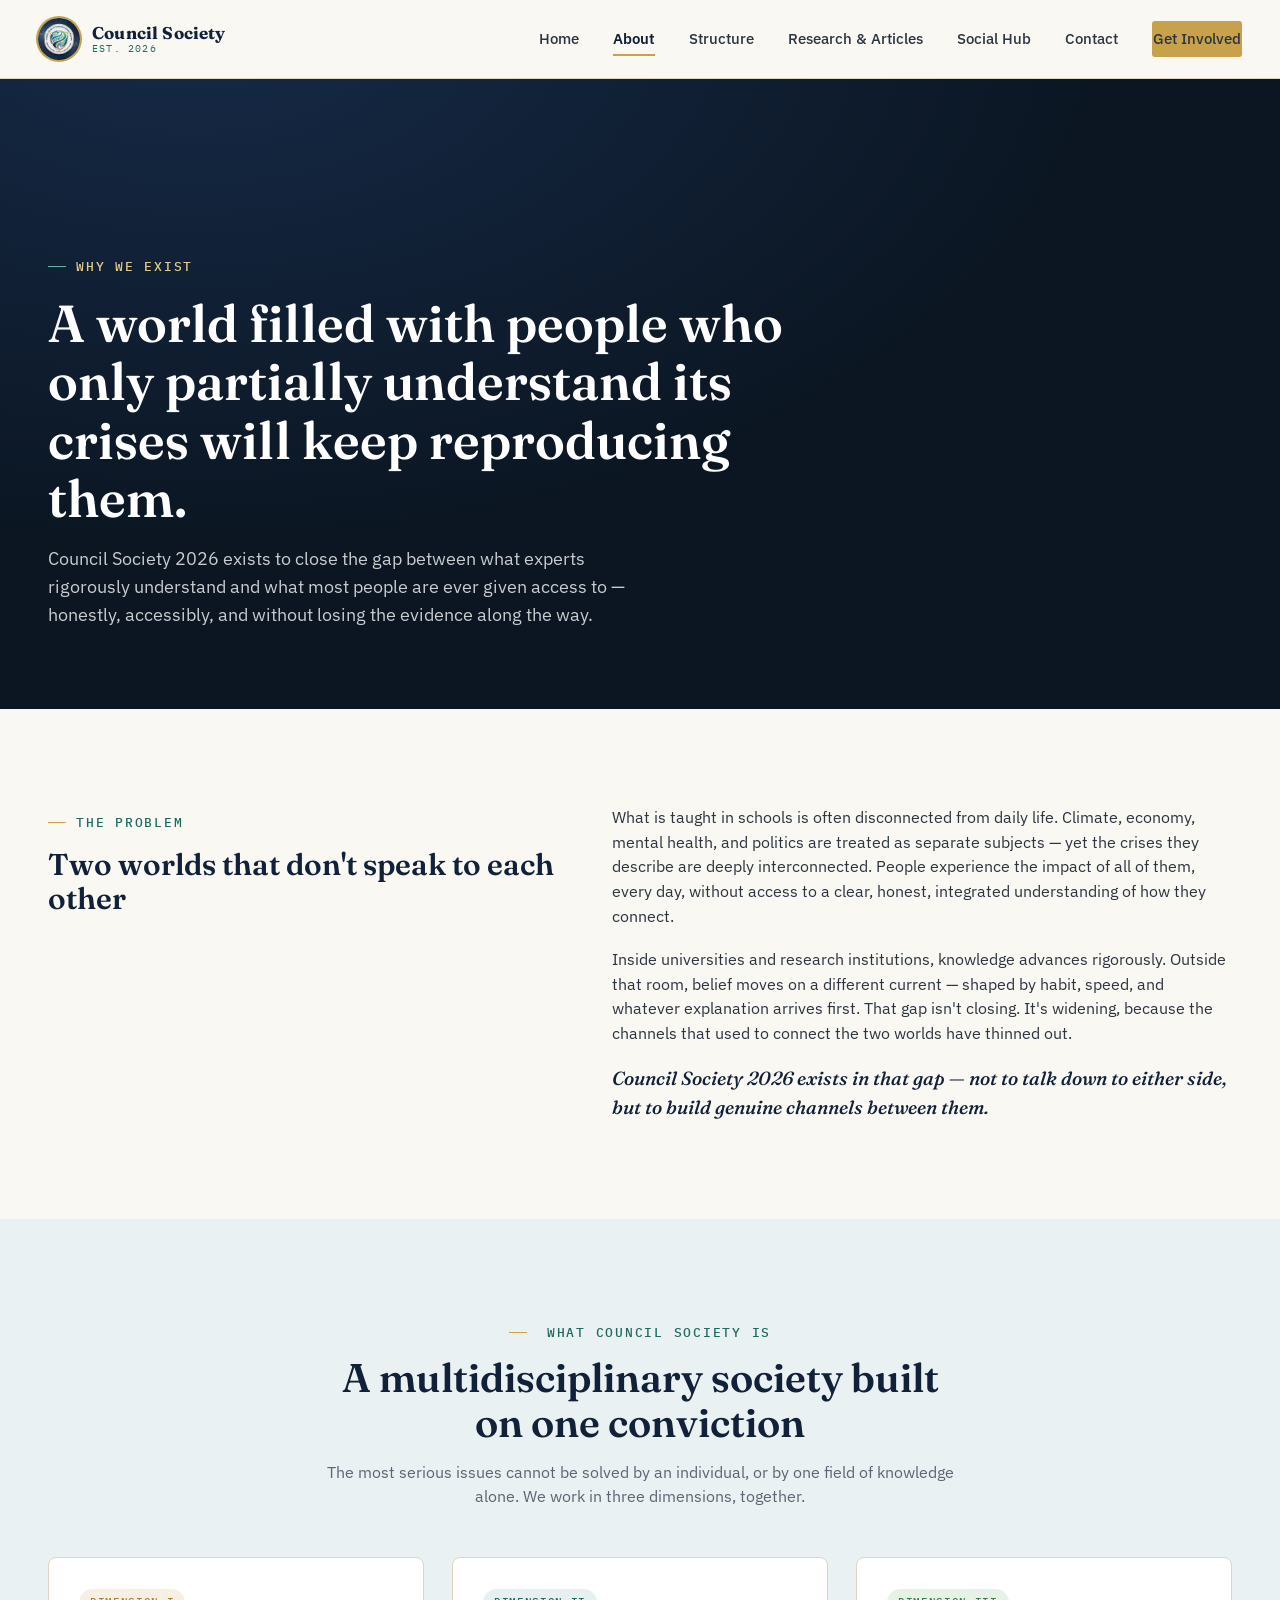
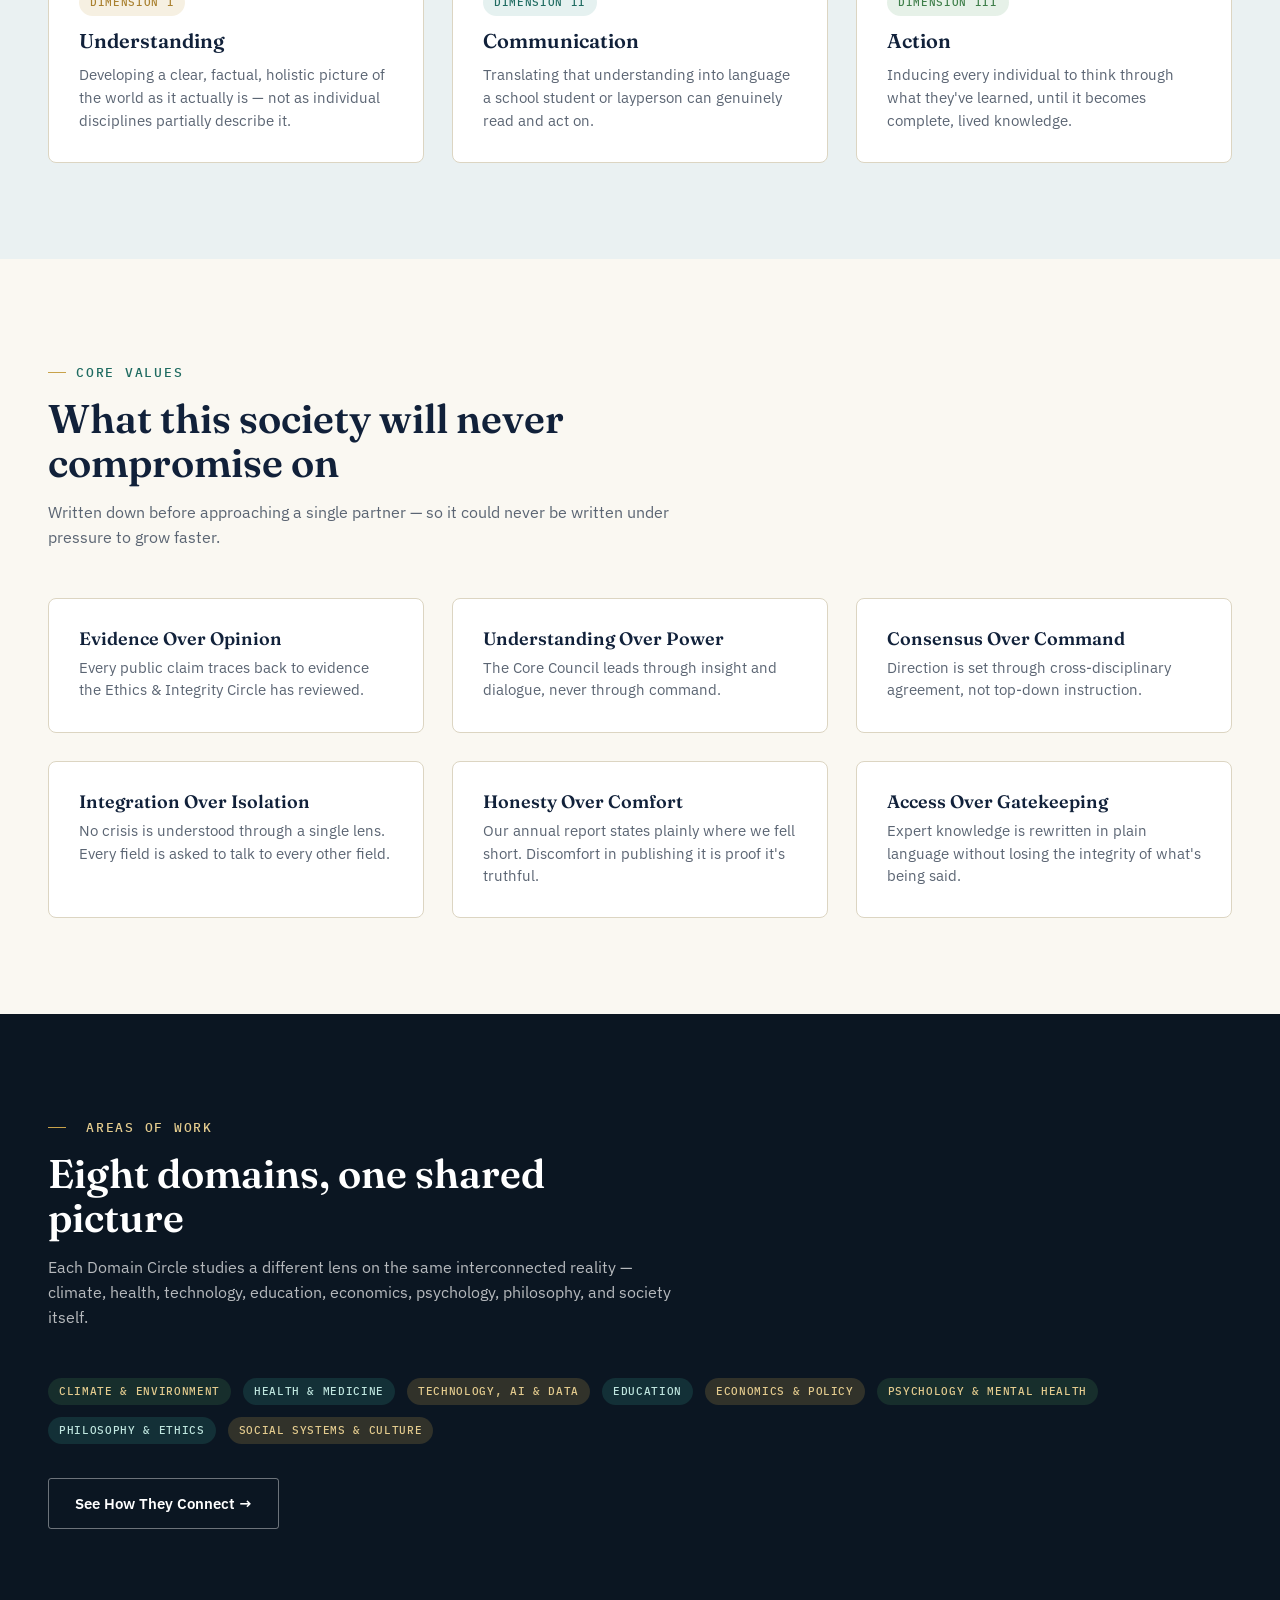
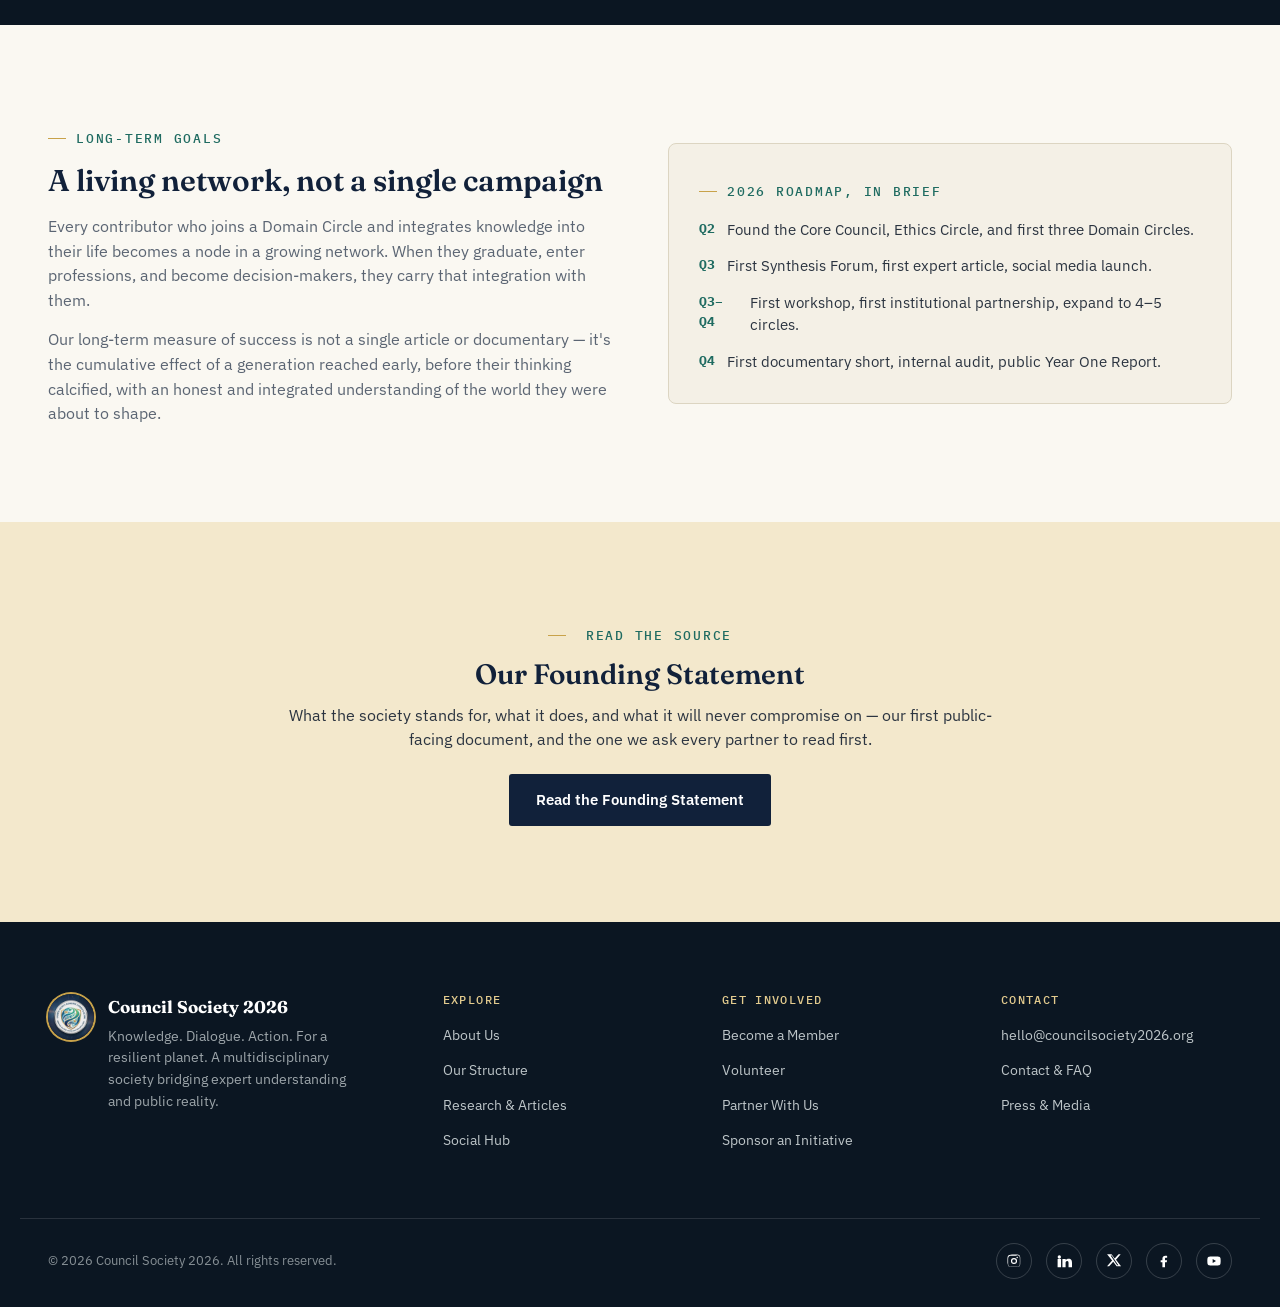
==== about.html @ 96367b0b "feat: full mobile responsiveness for Android & iPhone" ====
<!doctype html>
<html lang="en">
<head>
<meta charset="UTF-8">
<meta name="viewport" content="width=device-width, initial-scale=1">
<title>About — Council Society 2026</title>
<meta name="description" content="Why Council Society 2026 exists: the gap between expert knowledge and public understanding, and how we are built to close it.">
<link rel="icon" href="assets/img/logo.jpg">
<link rel="stylesheet" href="assets/css/style.css">
</head>
<body>
<a class="skip-link" href="#main">Skip to content</a>

<header class="site-header">
  <div class="wrap">
    <a class="brand" href="index.html">
      <img src="assets/img/logo.jpg" alt="Council Society 2026 seal">
      <span class="brand-text"><strong>Council Society</strong><span>Est. 2026</span></span>
    </a>
    <nav class="main-nav" id="main-nav" aria-label="Primary">
      <a href="index.html">Home</a>
      <a href="about.html" class="active">About</a>
      <a href="structure.html">Structure</a>
      <a href="articles.html">Research &amp; Articles</a>
      <a href="social.html">Social Hub</a>
      <a href="contact.html">Contact</a>
      <div class="nav-cta"><a href="join.html" class="btn btn-gold btn-sm">Get Involved</a></div>
    </nav>
    <button class="nav-toggle" aria-label="Toggle menu" aria-expanded="false" aria-controls="main-nav">
      <span></span><span></span><span></span>
    </button>
  </div>
</header>

<main id="main">

<section class="page-hero">
  <div class="wrap">
    <span class="eyebrow">Why We Exist</span>
    <h1 style="font-size:clamp(32px,4.6vw,52px); margin-top:18px; max-width:760px;">A world filled with people who only partially understand its crises will keep reproducing them.</h1>
    <p class="lede">Council Society 2026 exists to close the gap between what experts rigorously understand and what most people are ever given access to — honestly, accessibly, and without losing the evidence along the way.</p>
  </div>
</section>

<!-- THE PROBLEM -->
<section class="section">
  <div class="wrap" style="display:grid; grid-template-columns:.9fr 1.1fr; gap:56px; align-items:start;">
    <div class="reveal">
      <span class="eyebrow">The Problem</span>
      <h2 style="margin-top:16px; font-size:30px;">Two worlds that don't speak to each other</h2>
    </div>
    <div class="reveal" style="font-size:16px; color:var(--ink-700); display:flex; flex-direction:column; gap:18px;">
      <p>What is taught in schools is often disconnected from daily life. Climate, economy, mental health, and politics are treated as separate subjects — yet the crises they describe are deeply interconnected. People experience the impact of all of them, every day, without access to a clear, honest, integrated understanding of how they connect.</p>
      <p>Inside universities and research institutions, knowledge advances rigorously. Outside that room, belief moves on a different current — shaped by habit, speed, and whatever explanation arrives first. That gap isn't closing. It's widening, because the channels that used to connect the two worlds have thinned out.</p>
      <p class="serif-italic" style="font-family:var(--font-display); font-size:19px; color:var(--navy-900);">Council Society 2026 exists in that gap — not to talk down to either side, but to build genuine channels between them.</p>
    </div>
  </div>
</section>

<!-- THREE DIMENSIONS -->
<section class="section" style="background:var(--ice-100);">
  <div class="wrap">
    <div class="section-head center reveal">
      <span class="eyebrow" style="justify-content:center;"><span></span>What Council Society Is</span>
      <h2>A multidisciplinary society built on one conviction</h2>
      <p>The most serious issues cannot be solved by an individual, or by one field of knowledge alone. We work in three dimensions, together.</p>
    </div>
    <div class="grid-3">
      <div class="kicker-card reveal">
        <span class="tag tag-gold">Dimension I</span>
        <h3 style="margin-top:14px; font-size:20px;">Understanding</h3>
        <p style="margin-top:10px; color:var(--ink-500); font-size:15px;">Developing a clear, factual, holistic picture of the world as it actually is — not as individual disciplines partially describe it.</p>
      </div>
      <div class="kicker-card reveal">
        <span class="tag tag-teal">Dimension II</span>
        <h3 style="margin-top:14px; font-size:20px;">Communication</h3>
        <p style="margin-top:10px; color:var(--ink-500); font-size:15px;">Translating that understanding into language a school student or layperson can genuinely read and act on.</p>
      </div>
      <div class="kicker-card reveal">
        <span class="tag tag-emerald">Dimension III</span>
        <h3 style="margin-top:14px; font-size:20px;">Action</h3>
        <p style="margin-top:10px; color:var(--ink-500); font-size:15px;">Inducing every individual to think through what they've learned, until it becomes complete, lived knowledge.</p>
      </div>
    </div>
  </div>
</section>

<!-- CORE VALUES -->
<section class="section">
  <div class="wrap">
    <div class="section-head reveal">
      <span class="eyebrow">Core Values</span>
      <h2>What this society will never compromise on</h2>
      <p>Written down before approaching a single partner — so it could never be written under pressure to grow faster.</p>
    </div>
    <div class="grid-3">
      <div class="kicker-card reveal"><h3 style="font-size:18px;">Evidence Over Opinion</h3><p style="margin-top:8px; color:var(--ink-500); font-size:14.5px;">Every public claim traces back to evidence the Ethics &amp; Integrity Circle has reviewed.</p></div>
      <div class="kicker-card reveal"><h3 style="font-size:18px;">Understanding Over Power</h3><p style="margin-top:8px; color:var(--ink-500); font-size:14.5px;">The Core Council leads through insight and dialogue, never through command.</p></div>
      <div class="kicker-card reveal"><h3 style="font-size:18px;">Consensus Over Command</h3><p style="margin-top:8px; color:var(--ink-500); font-size:14.5px;">Direction is set through cross-disciplinary agreement, not top-down instruction.</p></div>
      <div class="kicker-card reveal"><h3 style="font-size:18px;">Integration Over Isolation</h3><p style="margin-top:8px; color:var(--ink-500); font-size:14.5px;">No crisis is understood through a single lens. Every field is asked to talk to every other field.</p></div>
      <div class="kicker-card reveal"><h3 style="font-size:18px;">Honesty Over Comfort</h3><p style="margin-top:8px; color:var(--ink-500); font-size:14.5px;">Our annual report states plainly where we fell short. Discomfort in publishing it is proof it's truthful.</p></div>
      <div class="kicker-card reveal"><h3 style="font-size:18px;">Access Over Gatekeeping</h3><p style="margin-top:8px; color:var(--ink-500); font-size:14.5px;">Expert knowledge is rewritten in plain language without losing the integrity of what's being said.</p></div>
    </div>
  </div>
</section>

<!-- AREAS OF WORK -->
<section class="section" style="background:var(--navy-950); color:var(--white);">
  <div class="wrap">
    <div class="section-head reveal">
      <span class="eyebrow" style="color:var(--gold-300);"><span></span>Areas of Work</span>
      <h2 style="color:var(--white);">Eight domains, one shared picture</h2>
      <p style="color:rgba(255,255,255,.7);">Each Domain Circle studies a different lens on the same interconnected reality — climate, health, technology, education, economics, psychology, philosophy, and society itself.</p>
    </div>
    <div style="display:flex; flex-wrap:wrap; gap:12px;">
      <span class="tag tag-emerald" style="background:rgba(79,155,92,.18); color:var(--gold-300);">Climate &amp; Environment</span>
      <span class="tag tag-teal" style="background:rgba(47,143,130,.22); color:#bfe6df;">Health &amp; Medicine</span>
      <span class="tag tag-gold" style="background:rgba(200,162,74,.2); color:var(--gold-300);">Technology, AI &amp; Data</span>
      <span class="tag tag-teal" style="background:rgba(47,143,130,.22); color:#bfe6df;">Education</span>
      <span class="tag tag-gold" style="background:rgba(200,162,74,.2); color:var(--gold-300);">Economics &amp; Policy</span>
      <span class="tag tag-emerald" style="background:rgba(79,155,92,.18); color:var(--gold-300);">Psychology &amp; Mental Health</span>
      <span class="tag tag-teal" style="background:rgba(47,143,130,.22); color:#bfe6df;">Philosophy &amp; Ethics</span>
      <span class="tag tag-gold" style="background:rgba(200,162,74,.2); color:var(--gold-300);">Social Systems &amp; Culture</span>
    </div>
    <a href="structure.html" class="btn btn-outline-light" style="margin-top:34px;">See How They Connect →</a>
  </div>
</section>

<!-- LONG TERM GOALS -->
<section class="section">
  <div class="wrap" style="display:grid; grid-template-columns:1fr 1fr; gap:56px; align-items:center;">
    <div class="reveal">
      <span class="eyebrow">Long-Term Goals</span>
      <h2 style="margin-top:16px; font-size:30px;">A living network, not a single campaign</h2>
      <p style="margin-top:16px; color:var(--ink-500); font-size:16px;">Every contributor who joins a Domain Circle and integrates knowledge into their life becomes a node in a growing network. When they graduate, enter professions, and become decision-makers, they carry that integration with them.</p>
      <p style="margin-top:14px; color:var(--ink-500); font-size:16px;">Our long-term measure of success is not a single article or documentary — it's the cumulative effect of a generation reached early, before their thinking calcified, with an honest and integrated understanding of the world they were about to shape.</p>
    </div>
    <div class="kicker-card reveal" style="background:var(--paper-100);">
      <span class="eyebrow">2026 Roadmap, in brief</span>
      <ul style="margin-top:18px; display:flex; flex-direction:column; gap:14px;">
        <li style="display:flex; gap:12px;"><strong style="font-family:var(--font-mono); color:var(--teal-700); font-size:13px;">Q2</strong><span style="font-size:14.5px; color:var(--ink-700);">Found the Core Council, Ethics Circle, and first three Domain Circles.</span></li>
        <li style="display:flex; gap:12px;"><strong style="font-family:var(--font-mono); color:var(--teal-700); font-size:13px;">Q3</strong><span style="font-size:14.5px; color:var(--ink-700);">First Synthesis Forum, first expert article, social media launch.</span></li>
        <li style="display:flex; gap:12px;"><strong style="font-family:var(--font-mono); color:var(--teal-700); font-size:13px;">Q3–Q4</strong><span style="font-size:14.5px; color:var(--ink-700);">First workshop, first institutional partnership, expand to 4–5 circles.</span></li>
        <li style="display:flex; gap:12px;"><strong style="font-family:var(--font-mono); color:var(--teal-700); font-size:13px;">Q4</strong><span style="font-size:14.5px; color:var(--ink-700);">First documentary short, internal audit, public Year One Report.</span></li>
      </ul>
    </div>
  </div>
</section>

<section class="section" style="background:var(--gold-100); text-align:center;">
  <div class="wrap-narrow reveal">
    <span class="eyebrow" style="justify-content:center;"><span></span>Read the Source</span>
    <h2 style="margin-top:14px; font-size:28px;">Our Founding Statement</h2>
    <p style="margin-top:12px; color:var(--ink-700);">What the society stands for, what it does, and what it will never compromise on — our first public-facing document, and the one we ask every partner to read first.</p>
    <a href="article.html?id=founding-statement" class="btn btn-navy" style="margin-top:22px;">Read the Founding Statement</a>
  </div>
</section>

</main>

<footer class="site-footer">
  <div class="wrap footer-grid">
    <div class="footer-brand">
      <img src="assets/img/logo.jpg" alt="Council Society 2026 seal">
      <div>
        <strong>Council Society 2026</strong>
        <p>Knowledge. Dialogue. Action. For a resilient planet. A multidisciplinary society bridging expert understanding and public reality.</p>
      </div>
    </div>
    <div class="footer-col">
      <h4>Explore</h4>
      <ul>
        <li><a href="about.html">About Us</a></li>
        <li><a href="structure.html">Our Structure</a></li>
        <li><a href="articles.html">Research &amp; Articles</a></li>
        <li><a href="social.html">Social Hub</a></li>
      </ul>
    </div>
    <div class="footer-col">
      <h4>Get Involved</h4>
      <ul>
        <li><a href="join.html">Become a Member</a></li>
        <li><a href="join.html#volunteer">Volunteer</a></li>
        <li><a href="join.html#partner">Partner With Us</a></li>
        <li><a href="join.html#sponsor">Sponsor an Initiative</a></li>
      </ul>
    </div>
    <div class="footer-col">
      <h4>Contact</h4>
      <ul>
        <li><a href="mailto:hello@councilsociety2026.org">hello@councilsociety2026.org</a></li>
        <li><a href="contact.html">Contact &amp; FAQ</a></li>
        <li><a href="contact.html#press">Press &amp; Media</a></li>
      </ul>
    </div>
  </div>
  <div class="footer-bottom">
    <small>© <span class="js-year"></span> Council Society 2026. All rights reserved.</small>
    <div class="social-row" aria-label="Social media links">
      <a href="https://instagram.com/councilsociety2026" aria-label="Instagram" target="_blank" rel="noopener"><svg viewBox="0 0 24 24"><path d="M12 2.2c3.2 0 3.6 0 4.85.07 1.17.06 2.4.34 3.26 1.2.87.87 1.14 2.09 1.2 3.26.07 1.25.07 1.65.07 4.85s0 3.6-.07 4.85c-.06 1.17-.34 2.4-1.2 3.26-.87.87-2.09 1.14-3.26 1.2-1.25.07-1.65.07-4.85.07s-3.6 0-4.85-.07c-1.17-.06-2.4-.34-3.26-1.2-.87-.87-1.14-2.09-1.2-3.26C2.2 15.6 2.2 15.2 2.2 12s0-3.6.07-4.85c.06-1.17.34-2.4 1.2-3.26.87-.87 2.09-1.14 3.26-1.2C7.98 2.2 8.38 2.2 12 2.2zm0 1.8c-3.15 0-3.5 0-4.74.07-.95.04-1.46.2-1.8.34-.45.18-.77.39-1.1.73-.34.33-.55.65-.73 1.1-.14.34-.3.85-.34 1.8C3.22 8.5 3.22 8.85 3.22 12s0 3.5.07 4.74c.04.95.2 1.46.34 1.8.18.45.39.77.73 1.1.33.34.65.55 1.1.73.34.14.85.3 1.8.34 1.24.06 1.59.07 4.74.07s3.5 0 4.74-.07c.95-.04 1.46-.2 1.8-.34.45-.18.77-.39 1.1-.73.34-.33.55-.65.73-1.1.14-.34.3-.85.34-1.8.06-1.24.07-1.59.07-4.74s0-3.5-.07-4.74c-.04-.95-.2-1.46-.34-1.8a2.94 2.94 0 0 0-.73-1.1 2.94 2.94 0 0 0-1.1-.73c-.34-.14-.85-.3-1.8-.34C15.5 4 15.15 4 12 4zm0 3.4a4.6 4.6 0 1 1 0 9.2 4.6 4.6 0 0 1 0-9.2zm0 1.8a2.8 2.8 0 1 0 0 5.6 2.8 2.8 0 0 0 0-5.6zm5.85-2.4a1.07 1.07 0 1 1-2.14 0 1.07 1.07 0 0 1 2.14 0z"/></svg></a>
      <a href="https://linkedin.com/company/councilsociety2026" aria-label="LinkedIn" target="_blank" rel="noopener"><svg viewBox="0 0 24 24"><path d="M4.98 3.5a2.5 2.5 0 1 1 0 5 2.5 2.5 0 0 1 0-5zM2.4 9h5.2v12.5H2.4V9zM9.6 9h5v1.7h.07c.7-1.25 2.4-2.07 4.13-2.07 4.4 0 5.2 2.6 5.2 6V21.5h-5.2V15.4c0-1.46-.03-3.34-2.05-3.34-2.05 0-2.36 1.6-2.36 3.24v6.2H9.6V9z"/></svg></a>
      <a href="https://twitter.com/councilsoc2026" aria-label="X (Twitter)" target="_blank" rel="noopener"><svg viewBox="0 0 24 24"><path d="M18.9 2H22l-7 8 7.6 10H16l-5.2-6.8L4.7 20H1.6l7.5-8.6L1.6 2h6.7l4.7 6.2L18.9 2zm-2.1 16.4h1.7L8.7 3.6H6.9l9.9 14.8z"/></svg></a>
      <a href="https://facebook.com/councilsociety2026" aria-label="Facebook" target="_blank" rel="noopener"><svg viewBox="0 0 24 24"><path d="M13.5 21.5v-7.8h2.6l.5-3h-3.1V8.6c0-.9.2-1.5 1.5-1.5h1.7V4.4C16.4 4.3 15.3 4.2 14 4.2c-2.6 0-4.4 1.6-4.4 4.5v2h-2.6v3h2.6v7.8h3.9z"/></svg></a>
      <a href="https://youtube.com/@councilsociety2026" aria-label="YouTube" target="_blank" rel="noopener"><svg viewBox="0 0 24 24"><path d="M22 12s0-3-.4-4.4c-.2-.9-.9-1.6-1.8-1.8C18.3 5.4 12 5.4 12 5.4s-6.3 0-7.8.4c-.9.2-1.6.9-1.8 1.8C2 9 2 12 2 12s0 3 .4 4.4c.2.9.9 1.6 1.8 1.8 1.5.4 7.8.4 7.8.4s6.3 0 7.8-.4c.9-.2 1.6-.9 1.8-1.8C22 15 22 12 22 12zM10 15V9l5 3-5 3z"/></svg></a>
    </div>
  </div>
</footer>

<script src="assets/js/main.js"></script>
</body>
</html>
---- assets/css/style.css ----
/* ==========================================================================
   COUNCIL SOCIETY 2026 — Design System
   Palette: deep navy (authority/trust) + bronze-gold (excellence) + teal/emerald
   (collective intelligence, growth) drawn from the official seal.
   Type: Fraunces (display) + IBM Plex Sans (body) + IBM Plex Mono (utility)
   ========================================================================== */

@import url('https://fonts.googleapis.com/css2?family=Fraunces:ital,opsz,wght@0,9..144,300;0,9..144,400;0,9..144,500;0,9..144,600;0,9..144,700;0,9..144,800;1,9..144,500;1,9..144,600&family=IBM+Plex+Sans:wght@400;500;600;700&family=IBM+Plex+Mono:wght@400;500&display=swap');

:root{
  /* ---- color tokens ---- */
  --navy-950:#0B1622;
  --navy-900:#11213A;
  --navy-800:#162A48;
  --navy-700:#1E3A5F;
  --navy-600:#2A4D78;
  --gold-600:#A9802F;
  --gold-500:#C8A24A;
  --gold-300:#E3CB8E;
  --gold-100:#F3E8CC;
  --teal-700:#1F6B61;
  --teal-600:#2F8F82;
  --teal-400:#5FB3A6;
  --emerald-600:#3E7E49;
  --emerald-500:#4F9B5C;
  --paper-50:#FAF8F2;
  --paper-100:#F4F0E6;
  --paper-200:#EAE3D2;
  --ice-100:#EAF1F2;
  --ink-900:#16202B;
  --ink-700:#2B3440;
  --ink-500:#5B6573;
  --ink-300:#8B93A0;
  --line:#DCD5C2;
  --white:#FFFFFF;

  /* ---- type tokens ---- */
  --font-display:'Fraunces', serif;
  --font-body:'IBM Plex Sans', -apple-system, sans-serif;
  --font-mono:'IBM Plex Mono', monospace;

  /* ---- layout tokens ---- */
  --maxw:1240px;
  --maxw-narrow:760px;
  --radius-sm:4px;
  --radius-md:8px;
  --radius-lg:14px;
  --shadow-sm:0 1px 2px rgba(11,22,34,0.06), 0 1px 1px rgba(11,22,34,0.04);
  --shadow-md:0 6px 24px rgba(11,22,34,0.10);
  --shadow-lg:0 16px 48px rgba(11,22,34,0.16);
  --ease:cubic-bezier(.2,.7,.2,1);
}

*,*::before,*::after{ box-sizing:border-box; }
html{ scroll-behavior:smooth; }
@media (prefers-reduced-motion: reduce){
  html{ scroll-behavior:auto; }
  *,*::before,*::after{ animation-duration:.001ms !important; animation-iteration-count:1 !important; transition-duration:.001ms !important; scroll-behavior:auto !important; }
}

body{
  margin:0;
  font-family:var(--font-body);
  color:var(--ink-700);
  background:var(--paper-50);
  -webkit-font-smoothing:antialiased;
  line-height:1.55;
}

img{ max-width:100%; display:block; }
a{ color:inherit; text-decoration:none; }
ul{ margin:0; padding:0; list-style:none; }
button{ font-family:inherit; cursor:pointer; }
h1,h2,h3,h4{ font-family:var(--font-display); color:var(--navy-900); margin:0; line-height:1.12; font-weight:600; }
p{ margin:0; }

:focus-visible{ outline:2.5px solid var(--gold-500); outline-offset:3px; border-radius:2px; }

.wrap{ max-width:var(--maxw); margin:0 auto; padding:0 28px; }
.wrap-narrow{ max-width:var(--maxw-narrow); margin:0 auto; padding:0 28px; }

.eyebrow{
  font-family:var(--font-mono);
  font-size:12.5px;
  letter-spacing:.14em;
  text-transform:uppercase;
  color:var(--teal-700);
  display:inline-flex;
  align-items:center;
  gap:10px;
  font-weight:500;
}
.eyebrow::before{
  content:'';
  width:18px; height:1px;
  background:var(--gold-500);
  display:inline-block;
}

.section{ padding:96px 0; }
.section-tight{ padding:64px 0; }
@media (max-width:760px){
  .section{ padding:64px 0; }
  .section-tight{ padding:44px 0; }
}

.divider{ border:none; border-top:1px solid var(--line); margin:0; }

/* ---- buttons ---- */
.btn{
  display:inline-flex; align-items:center; gap:9px;
  font-family:var(--font-body); font-weight:600; font-size:15px;
  padding:13px 26px; border-radius:3px; border:1px solid transparent;
  transition:transform .25s var(--ease), box-shadow .25s var(--ease), background .25s var(--ease), color .25s var(--ease), border-color .25s var(--ease);
  white-space:nowrap;
}
.btn-gold{ background:var(--gold-500); color:var(--navy-950); }
.btn-gold:hover{ background:var(--gold-300); transform:translateY(-2px); box-shadow:var(--shadow-md); }
.btn-outline-light{ border-color:rgba(255,255,255,.4); color:var(--white); }
.btn-outline-light:hover{ border-color:var(--white); background:rgba(255,255,255,.08); transform:translateY(-2px); }
.btn-outline-dark{ border-color:var(--navy-900); color:var(--navy-900); }
.btn-outline-dark:hover{ background:var(--navy-900); color:var(--white); transform:translateY(-2px); }
.btn-navy{ background:var(--navy-900); color:var(--white); }
.btn-navy:hover{ background:var(--navy-700); transform:translateY(-2px); box-shadow:var(--shadow-md); }
.btn-sm{ padding:9px 18px; font-size:13.5px; }
.btn[disabled]{ opacity:.5; cursor:not-allowed; transform:none !important; }

/* ==========================================================================
   HEADER / NAV
   ========================================================================== */
.site-header{
  position:sticky; top:0; z-index:200;
  background:rgba(250,248,242,.88);
  backdrop-filter:blur(10px);
  border-bottom:1px solid var(--line);
}
.site-header .wrap{
  display:flex; align-items:center; justify-content:space-between;
  height:78px;
}
.brand{ display:flex; align-items:center; gap:12px; }
.brand img{ width:42px; height:42px; border-radius:50%; box-shadow:0 0 0 2px var(--gold-500); }
.brand-text{ display:flex; flex-direction:column; line-height:1.05; }
.brand-text strong{ font-family:var(--font-display); font-size:17px; color:var(--navy-900); font-weight:700; letter-spacing:.01em; }
.brand-text span{ font-family:var(--font-mono); font-size:10px; letter-spacing:.12em; color:var(--teal-700); text-transform:uppercase; margin-top:2px; }

.main-nav{ display:flex; align-items:center; gap:34px; }
.main-nav a{
  font-size:14.5px; font-weight:500; color:var(--ink-700);
  position:relative; padding:6px 0;
  transition:color .2s;
}
.main-nav a::after{
  content:''; position:absolute; left:0; right:100%; bottom:0; height:2px;
  background:var(--gold-500); transition:right .25s var(--ease);
}
.main-nav a:hover{ color:var(--navy-900); }
.main-nav a:hover::after, .main-nav a.active::after{ right:0; }
.main-nav a.active{ color:var(--navy-900); font-weight:600; }
.nav-cta{ display:flex; align-items:center; gap:14px; }

.nav-toggle{
  display:none; background:none; border:none; padding:8px; flex-direction:column; gap:5px;
}
.nav-toggle span{ width:24px; height:2px; background:var(--navy-900); display:block; transition:.25s; }

@media (max-width:980px){
  .main-nav{
    position:fixed; inset:78px 0 0 0; background:var(--paper-50);
    flex-direction:column; align-items:flex-start; justify-content:flex-start;
    padding:36px 28px; gap:6px; transform:translateX(100%); transition:transform .35s var(--ease);
    overflow-y:auto;
  }
  .main-nav.open{ transform:translateX(0); }
  .main-nav a{ width:100%; padding:14px 0; font-size:19px; border-bottom:1px solid var(--line); }
  .nav-cta{ flex-direction:column; align-items:flex-start; width:100%; margin-top:18px; gap:12px; }
  .nav-cta .btn{ width:100%; justify-content:center; }
  .nav-toggle{ display:flex; }
}

/* Hamburger → X morph */
.nav-toggle.is-open span:nth-child(1){ transform: translateY(7px) rotate(45deg); }
.nav-toggle.is-open span:nth-child(2){ opacity: 0; transform: scaleX(0); }
.nav-toggle.is-open span:nth-child(3){ transform: translateY(-7px) rotate(-45deg); }
.nav-toggle span{ transition: transform .28s var(--ease), opacity .2s; }

/* Mobile nav backdrop — fullscreen dimmer behind the open menu */
.nav-backdrop{
  display:none;
  position:fixed; inset:78px 0 0 0; z-index:199;
  background:rgba(11,22,34,.35);
  backdrop-filter:blur(2px);
  -webkit-backdrop-filter:blur(2px);
}
.nav-backdrop.active{ display:block; }

/* ==========================================================================
   FOOTER
   ========================================================================== */
.site-footer{ background:var(--navy-950); color:var(--ice-100); padding:72px 0 28px; }
.footer-grid{ display:grid; grid-template-columns:1.5fr 1fr 1fr 1fr; gap:48px; }
.footer-brand{ display:flex; gap:14px; align-items:flex-start; max-width:300px; }
.footer-brand img{ width:46px; height:46px; border-radius:50%; box-shadow:0 0 0 2px var(--gold-500); flex-shrink:0; }
.footer-brand strong{ font-family:var(--font-display); color:var(--white); font-size:17px; display:block; margin-bottom:6px; }
.footer-brand p{ font-size:13.5px; color:var(--ice-100); opacity:.65; line-height:1.6; }
.footer-col h4{ font-family:var(--font-mono); font-size:11.5px; letter-spacing:.12em; text-transform:uppercase; color:var(--gold-300); margin-bottom:16px; font-weight:500; }
.footer-col ul li{ margin-bottom:10px; }
.footer-col a{ font-size:14px; color:var(--ice-100); opacity:.8; transition:opacity .2s, color .2s; }
.footer-col a:hover{ opacity:1; color:var(--gold-300); }
.footer-bottom{
  max-width:var(--maxw); margin:56px auto 0; padding:24px 28px 0;
  border-top:1px solid rgba(255,255,255,.12);
  display:flex; justify-content:space-between; align-items:center; flex-wrap:wrap; gap:12px;
}
.footer-bottom small{ font-size:12.5px; opacity:.55; }
.social-row{ display:flex; gap:14px; }
.social-row a{
  width:36px; height:36px; border-radius:50%; border:1px solid rgba(255,255,255,.18);
  display:flex; align-items:center; justify-content:center; transition:.25s;
}
.social-row a:hover{ background:var(--gold-500); border-color:var(--gold-500); transform:translateY(-2px); }
.social-row svg{ width:16px; height:16px; fill:var(--white); }

@media (max-width:900px){
  .footer-grid{ grid-template-columns:1fr 1fr; gap:36px; }
  .footer-brand{ grid-column:1/-1; }
}
@media (max-width:560px){
  .footer-grid{ grid-template-columns:1fr; }
}

/* ==========================================================================
   HERO (shared pattern across pages)
   ========================================================================== */
.page-hero{
  background:radial-gradient(120% 140% at 15% -10%, var(--navy-800) 0%, var(--navy-950) 60%);
  color:var(--white);
  padding:170px 0 80px;
  position:relative;
  overflow:hidden;
}
.page-hero .wrap{ position:relative; z-index:2; }
.page-hero .eyebrow{ color:var(--gold-300); }
.page-hero .eyebrow::before{ background:var(--teal-400); }
.page-hero h1{ color:var(--white); }
.page-hero p.lede{ color:rgba(255,255,255,.78); font-size:18px; max-width:620px; margin-top:18px; }

/* ==========================================================================
   UTILITY
   ========================================================================== */
.text-gold{ color:var(--gold-500); }
.text-teal{ color:var(--teal-600); }
.serif-italic{ font-style:italic; font-weight:500; }
.tag{
  font-family:var(--font-mono); font-size:11px; letter-spacing:.06em; text-transform:uppercase;
  padding:5px 11px; border-radius:30px; display:inline-block; font-weight:500;
}
.tag-teal{ background:rgba(47,143,130,.12); color:var(--teal-700); }
.tag-gold{ background:rgba(200,162,74,.16); color:var(--gold-600); }
.tag-emerald{ background:rgba(79,155,92,.14); color:var(--emerald-600); }

.kicker-card{
  background:var(--white); border:1px solid var(--line); border-radius:var(--radius-md);
  padding:30px; transition:box-shadow .3s var(--ease), transform .3s var(--ease), border-color .3s;
}
.kicker-card:hover{ box-shadow:var(--shadow-md); transform:translateY(-3px); border-color:var(--gold-300); }

.reveal{ opacity:0; transform:translateY(22px); transition:opacity .7s var(--ease), transform .7s var(--ease); }
.reveal.in{ opacity:1; transform:translateY(0); }

.skip-link{
  position:absolute; left:-9999px; top:auto;
  background:var(--navy-900); color:var(--white); padding:10px 16px; z-index:999;
}
.skip-link:focus{ left:16px; top:16px; }

.section-head{ max-width:640px; margin-bottom:48px; }
.section-head h2{ font-size:clamp(28px,3.4vw,40px); margin-top:14px; }
.section-head p{ margin-top:14px; color:var(--ink-500); font-size:16px; }
.section-head.center{ margin-left:auto; margin-right:auto; text-align:center; }

.grid-3{ display:grid; grid-template-columns:repeat(3,1fr); gap:28px; }
.grid-2{ display:grid; grid-template-columns:repeat(2,1fr); gap:28px; }
@media (max-width:880px){
  .grid-3{ grid-template-columns:1fr; }
  .grid-2{ grid-template-columns:1fr; }
}

/* visually-hidden but accessible */
.vh{ position:absolute; width:1px; height:1px; overflow:hidden; clip:rect(0,0,0,0); white-space:nowrap; }

/* ==========================================================================
   SIGNATURE ELEMENT — The Constellation
   A node graph of the eight Domain Circles orbiting the Core Council,
   echoing the society's own model of lateral, collective intelligence.
   ========================================================================== */
.constellation{ position:relative; width:100%; height:100%; }
.constellation svg{ width:100%; height:100%; overflow:visible; }
.const-link{ stroke:rgba(143,179,166,.35); stroke-width:1; fill:none; }
.const-link-pulse{ stroke:var(--gold-300); stroke-width:1.2; fill:none; opacity:0; stroke-dasharray:4 7; animation:pulseLink 7s linear infinite; }
.const-link-pulse:nth-of-type(2n){ animation-delay:-2.3s; }
.const-link-pulse:nth-of-type(3n){ animation-delay:-4.6s; }
@keyframes pulseLink{
  0%{ opacity:0; stroke-dashoffset:0; }
  8%{ opacity:.85; }
  45%{ opacity:.85; }
  60%{ opacity:0; }
  100%{ opacity:0; stroke-dashoffset:120; }
}
.const-core{ fill:var(--gold-500); }
.const-core-ring{ fill:none; stroke:rgba(227,203,142,.45); stroke-width:1; }
.const-node circle.node-dot{ fill:var(--teal-400); transition:r .25s, fill .25s; }
.const-node text{ font-family:var(--font-mono); font-size:9.5px; fill:rgba(255,255,255,.72); letter-spacing:.02em; }
.const-node{ cursor:pointer; }
.const-node:hover circle.node-dot{ fill:var(--gold-300); r:6; }
.const-node:hover text{ fill:var(--white); }
@media (prefers-reduced-motion: reduce){
  .const-link-pulse{ animation:none; opacity:.4; }
}

/* small static node-network used as a divider/motif on light sections */
.motif-row{ display:flex; align-items:center; gap:10px; color:var(--ink-300); }
.motif-row svg{ flex-shrink:0; }

/* ==========================================================================
   ORGANIZATIONAL STRUCTURE — interactive tree
   ========================================================================== */
.structure-toolbar{
  display:flex; gap:14px; align-items:center; flex-wrap:wrap; margin-bottom:28px;
}
.search-field{
  flex:1; min-width:220px; position:relative;
}
.search-field input{
  width:100%; padding:13px 16px 13px 42px; border:1.5px solid var(--line); border-radius:6px;
  font-family:var(--font-body); font-size:15px; background:var(--white); color:var(--ink-700);
  transition:border-color .2s;
}
.search-field input:focus{ border-color:var(--gold-500); outline:none; }
.search-field svg{ position:absolute; left:14px; top:50%; transform:translateY(-50%); width:17px; height:17px; stroke:var(--ink-300); }
.search-count{ font-family:var(--font-mono); font-size:12.5px; color:var(--teal-700); margin-top:8px; display:block; min-height:16px; }

.struct-layer{
  background:var(--white); border:1px solid var(--line); border-radius:var(--radius-md);
  margin-bottom:14px; overflow:hidden;
}
.struct-layer[data-color="gold"]{ border-left:4px solid var(--gold-500); }
.struct-layer[data-color="teal"]{ border-left:4px solid var(--teal-600); }
.struct-layer[data-color="emerald"]{ border-left:4px solid var(--emerald-500); }
.struct-layer[data-color="navy"]{ border-left:4px solid var(--navy-700); }

.struct-header{
  width:100%; background:none; border:none; text-align:left; padding:22px 24px;
  display:flex; align-items:center; justify-content:space-between; gap:16px;
}
.struct-header-left{ display:flex; align-items:center; gap:18px; }
.struct-num{
  font-family:var(--font-mono); font-size:13px; color:var(--ink-300); width:30px; height:30px;
  border:1px solid var(--line); border-radius:50%; display:flex; align-items:center; justify-content:center; flex-shrink:0;
}
.struct-label{ font-family:var(--font-mono); font-size:11px; letter-spacing:.1em; text-transform:uppercase; color:var(--teal-700); display:block; margin-bottom:4px; }
.struct-header h3{ font-size:19px; margin:0; }
.struct-subtitle{ font-size:13px; color:var(--ink-500); display:block; margin-top:3px; }
.struct-chevron{
  font-family:var(--font-display); font-size:22px; color:var(--gold-500); flex-shrink:0;
  width:32px; height:32px; border:1px solid var(--line); border-radius:50%; display:flex; align-items:center; justify-content:center;
  transition:transform .3s var(--ease);
}
.struct-layer.open .struct-chevron{ transform:rotate(45deg); }

.struct-panel{ max-height:0; overflow:hidden; transition:max-height .35s var(--ease); }
.struct-role{ padding:0 24px; margin-top:-6px; font-style:italic; color:var(--ink-500); font-size:14.5px; font-family:var(--font-display); }
.struct-desc{ padding:14px 24px 0; color:var(--ink-700); font-size:15px; max-width:680px; }
.struct-children{ padding:18px 24px 26px; display:grid; grid-template-columns:repeat(2,1fr); gap:14px; }
@media (max-width:760px){ .struct-children{ grid-template-columns:1fr; } }

.struct-child{ display:flex; gap:12px; padding:14px; border-radius:var(--radius-sm); background:var(--paper-100); }
.struct-child-dot{ width:7px; height:7px; border-radius:50%; background:var(--teal-500,var(--teal-600)); margin-top:7px; flex-shrink:0; }
.struct-child h4{ font-family:var(--font-body); font-size:14.5px; font-weight:600; color:var(--navy-900); margin:0; }
.struct-child p{ font-size:13.5px; color:var(--ink-500); margin-top:4px; line-height:1.5; }
.struct-note{
  grid-column:1/-1; background:var(--ice-100); border-radius:var(--radius-sm); padding:14px 16px;
  font-size:14px; color:var(--ink-700);
}
mark{ background:var(--gold-300); color:var(--ink-900); padding:0 2px; border-radius:2px; }

.guardian-card{
  background:linear-gradient(160deg, var(--navy-900), var(--navy-950));
  color:var(--white); border-radius:var(--radius-lg); padding:30px;
  border:1px solid var(--navy-700);
}
.guardian-card h3{ color:var(--white); font-size:20px; margin-top:6px; }
.guardian-card .struct-label{ color:var(--gold-300); }
.guardian-card .struct-subtitle{ color:rgba(255,255,255,.65); }
.guardian-card .struct-role{ color:var(--gold-300); padding:0; }
.guardian-card .struct-desc{ color:rgba(255,255,255,.78); padding:0; max-width:none; }

.authority-flow{ display:flex; flex-direction:column; align-items:center; gap:0; }
.flow-step{ display:flex; flex-direction:column; align-items:center; gap:10px; text-align:center; }
.flow-step > span:nth-child(2){ font-size:14.5px; font-weight:500; color:var(--navy-900); max-width:260px; }
.flow-num{
  width:30px; height:30px; border-radius:50%; background:var(--gold-500); color:var(--navy-950);
  font-family:var(--font-mono); font-size:13px; display:flex; align-items:center; justify-content:center; font-weight:600;
}
.flow-arrow{ color:var(--gold-500); font-size:18px; margin:6px 0; }

/* ==========================================================================
   ARTICLES / RESEARCH
   ========================================================================== */
.filter-row{ display:flex; gap:10px; flex-wrap:wrap; margin-bottom:36px; }
.filter-chip{
  font-family:var(--font-mono); font-size:12.5px; letter-spacing:.03em;
  padding:9px 16px; border-radius:30px; border:1.5px solid var(--line); background:var(--white); color:var(--ink-500);
  transition:.2s;
}
.filter-chip:hover{ border-color:var(--gold-500); color:var(--navy-900); }
.filter-chip.active{ background:var(--navy-900); border-color:var(--navy-900); color:var(--white); }

.article-grid{ display:grid; grid-template-columns:repeat(3,1fr); gap:28px; }
@media (max-width:880px){ .article-grid{ grid-template-columns:1fr; } }
.article-card{ display:block; background:var(--white); border:1px solid var(--line); border-radius:var(--radius-md); overflow:hidden; transition:.3s var(--ease); }
.article-card:hover{ transform:translateY(-4px); box-shadow:var(--shadow-md); border-color:var(--gold-300); }
.article-card-body{ padding:24px; }
.article-card h3{ font-size:18.5px; margin-top:14px; line-height:1.32; }
.article-card p{ margin-top:9px; font-size:14px; color:var(--ink-500); }
.article-meta{ display:flex; gap:10px; align-items:center; font-family:var(--font-mono); font-size:12px; color:var(--ink-300); margin-top:16px; }

.featured-banner{
  display:grid; grid-template-columns:1fr 1fr; gap:0; background:var(--navy-950); color:var(--white);
  border-radius:var(--radius-lg); overflow:hidden; margin-bottom:56px;
}
.featured-banner-content{ padding:48px; display:flex; flex-direction:column; justify-content:center; }
.featured-banner-visual{ background:radial-gradient(120% 140% at 80% 20%, var(--navy-700), var(--navy-950)); position:relative; min-height:260px; }
.featured-banner h3{ color:var(--white); font-size:clamp(22px,3vw,30px); margin-top:14px; }
.featured-banner p{ color:rgba(255,255,255,.72); margin-top:12px; }
@media (max-width:760px){ .featured-banner{ grid-template-columns:1fr; } .featured-banner-visual{ display:none; } }

.no-results{ text-align:center; padding:60px 20px; color:var(--ink-300); }

/* ---- article detail ---- */
.article-hero{ padding:160px 0 50px; background:var(--navy-950); color:var(--white); }
.article-hero h1{ color:var(--white); font-size:clamp(28px,4vw,44px); margin-top:18px; max-width:780px; }
.article-byline{ display:flex; align-items:center; gap:14px; margin-top:28px; }
.author-avatar{
  width:46px; height:46px; border-radius:50%; background:var(--gold-500); color:var(--navy-950);
  display:flex; align-items:center; justify-content:center; font-family:var(--font-display); font-weight:700; font-size:16px; flex-shrink:0;
}
.byline-text strong{ display:block; font-size:14.5px; color:var(--white); }
.byline-text span{ display:block; font-size:12.5px; color:rgba(255,255,255,.6); margin-top:2px; }
.article-meta-row{ display:flex; gap:14px; align-items:center; font-family:var(--font-mono); font-size:12.5px; color:rgba(255,255,255,.55); margin-top:14px; flex-wrap:wrap; }

.article-body{ max-width:680px; margin:0 auto; padding:64px 28px; font-size:17px; color:var(--ink-700); }
.article-body p{ margin-bottom:22px; line-height:1.75; }
.article-body p:first-of-type{ font-size:19px; font-family:var(--font-display); color:var(--navy-900); }

.share-row{ display:flex; gap:10px; align-items:center; margin:36px 0; padding:20px 0; border-top:1px solid var(--line); border-bottom:1px solid var(--line); }
.share-row span{ font-family:var(--font-mono); font-size:12px; color:var(--ink-300); text-transform:uppercase; letter-spacing:.08em; }
.share-btn{ width:36px; height:36px; border-radius:50%; border:1px solid var(--line); display:flex; align-items:center; justify-content:center; transition:.2s; }
.share-btn:hover{ background:var(--navy-900); border-color:var(--navy-900); }
.share-btn:hover svg{ fill:var(--white); }
.share-btn svg{ width:15px; height:15px; fill:var(--ink-500); }

.author-box{
  max-width:680px; margin:0 auto 40px; background:var(--paper-100); border-radius:var(--radius-md);
  padding:26px; display:flex; gap:16px; align-items:flex-start;
}
.author-box h4{ font-size:15.5px; color:var(--navy-900); margin:0; }
.author-box p{ font-size:13.5px; color:var(--ink-500); margin-top:6px; }

.related-section{ background:var(--ice-100); padding:64px 0; }




/* ==========================================================================
   SOCIAL HUB PAGE
   ========================================================================== */
.social-platform-card {
  background: var(--white);
  border: 1px solid var(--line);
  border-radius: var(--radius-lg);
  padding: 32px;
  transition: box-shadow .3s var(--ease), transform .3s var(--ease), border-color .3s;
  display: flex;
  flex-direction: column;
  gap: 16px;
}
.social-platform-card:hover { box-shadow: var(--shadow-md); transform: translateY(-3px); border-color: var(--gold-300); }
.social-icon-wrap {
  width: 52px; height: 52px;
  border-radius: 14px;
  display: flex; align-items: center; justify-content: center;
  flex-shrink: 0;
}
.social-icon-wrap svg { width: 26px; height: 26px; fill: var(--white); }
.social-platform-card h3 { font-size: 20px; margin: 0; color: var(--navy-900); }
.social-platform-card p { font-size: 14.5px; color: var(--ink-500); margin: 0; }
.social-stats { display: flex; gap: 20px; flex-wrap: wrap; }
.social-stat { display: flex; flex-direction: column; gap: 2px; }
.social-stat strong { font-family: var(--font-display); font-size: 20px; color: var(--navy-900); }
.social-stat span { font-family: var(--font-mono); font-size: 11px; color: var(--ink-300); text-transform: uppercase; letter-spacing: .06em; }

/* ==========================================================================
   JOIN PAGE
   ========================================================================== */
.join-track {
  background: var(--white);
  border: 1.5px solid var(--line);
  border-radius: var(--radius-lg);
  padding: 36px;
  position: relative;
  transition: box-shadow .3s, border-color .3s;
}
.join-track:hover { box-shadow: var(--shadow-md); border-color: var(--gold-300); }
.join-track.featured { border-color: var(--gold-500); }
.join-track.featured::before {
  content: 'Most popular';
  position: absolute; top: -13px; left: 28px;
  background: var(--gold-500); color: var(--navy-950);
  font-family: var(--font-mono); font-size: 11px; font-weight: 600;
  padding: 4px 14px; border-radius: 20px; letter-spacing: .06em;
}
.join-track h3 { font-size: 22px; color: var(--navy-900); margin: 14px 0 8px; }
.join-track p { font-size: 15px; color: var(--ink-500); }
.join-track ul { margin-top: 20px; display: flex; flex-direction: column; gap: 10px; }
.join-track li { display: flex; gap: 10px; align-items: flex-start; font-size: 14.5px; color: var(--ink-700); }
.join-track li::before { content: '✓'; color: var(--teal-600); font-weight: 700; flex-shrink: 0; margin-top: 1px; }
.join-form-wrap {
  background: var(--navy-950);
  border-radius: var(--radius-lg);
  padding: 48px;
  color: var(--white);
}
.form-row { display: grid; grid-template-columns: 1fr 1fr; gap: 20px; }
@media (max-width: 680px) { .form-row { grid-template-columns: 1fr; } }
.field { display: flex; flex-direction: column; gap: 8px; }
.field label { font-family: var(--font-mono); font-size: 12px; letter-spacing: .08em; text-transform: uppercase; color: rgba(255,255,255,.6); }
.field input, .field select, .field textarea {
  background: rgba(255,255,255,.07); border: 1.5px solid rgba(255,255,255,.12);
  border-radius: var(--radius-sm); padding: 13px 16px; font-family: var(--font-body); font-size: 15px;
  color: var(--white); transition: border-color .2s;
  width: 100%;
}
.field input:focus, .field select:focus, .field textarea:focus {
  border-color: var(--gold-500); outline: none;
}
.field input::placeholder, .field textarea::placeholder { color: rgba(255,255,255,.3); }
.field select option { background: var(--navy-900); color: var(--white); }
.field textarea { resize: vertical; min-height: 110px; }
.field-full { grid-column: 1 / -1; }
.form-note { font-size: 13px; color: rgba(255,255,255,.45); margin-top: 10px; }

/* ==========================================================================
   CONTACT PAGE
   ========================================================================== */
.contact-method {
  display: flex; gap: 18px; align-items: flex-start;
  padding: 24px; background: var(--white);
  border: 1px solid var(--line); border-radius: var(--radius-md);
  transition: box-shadow .25s, border-color .25s;
}
.contact-method:hover { box-shadow: var(--shadow-sm); border-color: var(--gold-300); }
.contact-icon {
  width: 48px; height: 48px; border-radius: 50%;
  background: var(--ice-100); display: flex; align-items: center; justify-content: center; flex-shrink: 0;
}
.contact-icon svg { width: 22px; height: 22px; fill: none; stroke: var(--teal-600); stroke-width: 2; stroke-linecap: round; }
.contact-method h4 { font-size: 16px; color: var(--navy-900); margin: 0 0 4px; }
.contact-method p, .contact-method a { font-size: 14.5px; color: var(--ink-500); }
.contact-method a:hover { color: var(--teal-600); }

.faq-item { border-bottom: 1px solid var(--line); }
.faq-btn {
  width: 100%; background: none; border: none; text-align: left;
  padding: 22px 0; display: flex; justify-content: space-between; align-items: center; gap: 16px;
  font-family: var(--font-display); font-size: 17px; color: var(--navy-900); font-weight: 600;
  cursor: pointer;
}
.faq-chevron { font-size: 22px; color: var(--gold-500); transition: transform .3s; flex-shrink: 0; }
.faq-item.open .faq-chevron { transform: rotate(45deg); }
.faq-panel { max-height: 0; overflow: hidden; transition: max-height .35s var(--ease); }
.faq-panel-inner { padding: 0 0 22px; font-size: 15.5px; color: var(--ink-500); line-height: 1.7; max-width: 640px; }

/* ==========================================================================
   ARTICLES LIST PAGE
   ========================================================================== */
.articles-hero { padding: 140px 0 60px; }

/* ==========================================================================
   ARTICLE DETAIL ADDITIONS
   ========================================================================== */
.back-link {
  display: inline-flex; align-items: center; gap: 8px;
  font-family: var(--font-mono); font-size: 12.5px; letter-spacing: .06em; text-transform: uppercase;
  color: rgba(255,255,255,.55); transition: color .2s;
  margin-bottom: 32px;
}
.back-link:hover { color: var(--gold-300); }
.back-link svg { width: 16px; height: 16px; fill: none; stroke: currentColor; stroke-width: 2; }

/* ==========================================================================
   ABOUT PAGE ENHANCEMENTS
   ========================================================================== */
.value-icon { 
  width: 40px; height: 40px; background: var(--ice-100); border-radius: 10px;
  display: flex; align-items: center; justify-content: center; margin-bottom: 14px;
}
.value-icon svg { width: 20px; height: 20px; fill: none; stroke: var(--teal-600); stroke-width: 2; stroke-linecap: round; }

/* ==========================================================================
   UTILITY ADDITIONS
   ========================================================================== */
.badge {
  display: inline-flex; align-items: center; gap: 6px;
  padding: 6px 14px; border-radius: 30px;
  font-family: var(--font-mono); font-size: 11.5px; font-weight: 500; letter-spacing: .04em;
  background: var(--ice-100); color: var(--teal-700);
}
.badge-navy { background: rgba(14,33,58,.1); color: var(--navy-800); }
.badge-gold { background: rgba(200,162,74,.14); color: var(--gold-600); }

.text-center { text-align: center; }
.mt-4 { margin-top: 16px; }
.mt-8 { margin-top: 32px; }
.mb-8 { margin-bottom: 32px; }

/* toast */
.toast {
  position: fixed; bottom: 28px; right: 28px; z-index: 999;
  background: var(--navy-900); color: var(--white);
  padding: 14px 22px; border-radius: var(--radius-md);
  font-size: 14.5px; box-shadow: var(--shadow-lg);
  transform: translateY(80px); opacity: 0;
  transition: transform .4s var(--ease), opacity .4s;
  pointer-events: none;
}
.toast.show { transform: translateY(0); opacity: 1; }

/* pulse dot — used for "live" / "new" indicators */
.pulse-dot {
  display: inline-block; width: 8px; height: 8px; border-radius: 50%;
  background: var(--teal-400); position: relative;
}
.pulse-dot::after {
  content: ''; position: absolute; inset: -4px;
  border-radius: 50%; background: var(--teal-400); opacity: .4;
  animation: pulseDot 2s ease-out infinite;
}
@keyframes pulseDot { 0% { transform: scale(.6); opacity:.4; } 100% { transform: scale(1.6); opacity:0; } }

/* divider line with label */
.divider-label {
  display: flex; align-items: center; gap: 16px;
  font-family: var(--font-mono); font-size: 11px; letter-spacing: .1em;
  text-transform: uppercase; color: var(--ink-300);
}
.divider-label::before, .divider-label::after {
  content: ''; flex: 1; height: 1px; background: var(--line);
}

/* ==========================================================================
   MOBILE RESPONSIVENESS — Android & iPhone
   Covers all inline-style grids and layout patterns across all pages.
   ========================================================================== */

/* ---- Page Hero: reduce top padding on mobile ---- */
@media (max-width: 760px) {
  .page-hero {
    padding: 110px 0 56px;
  }
  .page-hero p.lede {
    font-size: 16px;
  }

  /* Hero constellation: hide on very small screens, show as decorative strip */
  #hero-constellation {
    display: none;
  }

  /* Index hero: force single-column layout (overrides inline grid style) */
  .page-hero .wrap[style*="grid-template-columns"] {
    display: flex !important;
    flex-direction: column !important;
    gap: 0 !important;
  }

  /* .wrap horizontal padding tightened for small phones */
  .wrap, .wrap-narrow {
    padding: 0 18px;
  }

  /* Reduce section padding further for phones */
  .section { padding: 52px 0; }
  .section-tight { padding: 36px 0; }
}

/* ---- All inline two-column grids (index, about, join, contact, social) ---- */
/* These target the divs where display:grid and grid-template-columns:*fr *fr
   are set as inline styles. We use a broad selector on .wrap children. */
@media (max-width: 760px) {

  /* Index: Mission/Vision 1fr 1fr */
  /* About: The Problem .9fr 1.1fr, Long-term Goals 1fr 1fr */
  /* Join: Mentor CTA 1fr 1fr */
  /* Contact: contact form layout 1fr 1fr */
  /* We target any direct grid child inside .wrap that has two columns */
  .wrap > [style*="grid-template-columns"],
  .wrap > div > [style*="grid-template-columns"],
  .wrap-narrow > [style*="grid-template-columns"] {
    display: flex !important;
    flex-direction: column !important;
    gap: 36px !important;
  }

  /* Fix section-head that uses flex justify-content:space-between */
  .section-head[style*="display:flex"] {
    flex-direction: column !important;
    align-items: flex-start !important;
    gap: 14px !important;
  }

  /* Make buttons full-width in hero */
  .page-hero .wrap div[style*="display:flex"][style*="gap:16px"] {
    flex-direction: column;
  }
  .page-hero .wrap .btn {
    width: 100%;
    justify-content: center;
    text-align: center;
  }
}

/* ---- stat numbers row in hero (8 domains / 1 shared understanding / 2026) ---- */
@media (max-width: 480px) {
  .page-hero div[style*="gap:36px"] {
    gap: 20px !important;
  }
}

/* ---- Join page: tracks grid & form wrap ---- */
@media (max-width: 760px) {
  /* Tracks grid (grid-2 with inline override) */
  .grid-2[style*="grid-template-columns"],
  section#join .grid-2 {
    grid-template-columns: 1fr !important;
  }

  /* Application form padding */
  .join-form-wrap {
    padding: 28px 20px;
    border-radius: var(--radius-md);
  }

  /* Section head inside dark form wrap */
  .join-form-wrap .section-head {
    margin-bottom: 24px;
  }
}

/* ---- Social hub: platform grid ---- */
@media (max-width: 760px) {
  #social-grid {
    grid-template-columns: 1fr !important;
  }
}

/* ---- Contact page: two-column layout ---- */
@media (max-width: 760px) {
  /* The contact section has an inline display:grid; grid-template-columns:1fr 1fr */
  /* Targeted via its parent section */
  section .wrap > div[style*="grid-template-columns:1fr 1fr"],
  section .wrap > div[style*="grid-template-columns: 1fr 1fr"] {
    display: flex !important;
    flex-direction: column !important;
    gap: 36px !important;
  }
}

/* ---- Article / featured banner ---- */
@media (max-width: 600px) {
  .featured-banner-content {
    padding: 28px 22px;
  }
}

/* ---- Structure page: header and children grid ---- */
@media (max-width: 760px) {
  .struct-header {
    padding: 18px 16px;
  }
  .struct-role,
  .struct-desc {
    padding-left: 16px;
    padding-right: 16px;
  }
  .struct-children {
    padding: 14px 16px 20px;
  }
  .struct-header h3 {
    font-size: 17px;
  }
}

/* ---- Toast: keep on-screen for small widths ---- */
@media (max-width: 480px) {
  .toast {
    left: 16px;
    right: 16px;
    bottom: 16px;
    text-align: center;
  }
}

/* ---- Footer: already has breakpoints but tighten further ---- */
@media (max-width: 400px) {
  .footer-bottom {
    flex-direction: column;
    align-items: center;
    text-align: center;
    gap: 16px;
  }
}

/* ---- Touch targets: minimum 44px for all buttons and nav links ---- */
@media (max-width: 980px) {
  .btn {
    min-height: 44px;
  }
  .main-nav a {
    min-height: 44px;
    display: flex;
    align-items: center;
  }
  .filter-chip {
    min-height: 40px;
    display: inline-flex;
    align-items: center;
  }
}

/* ---- iOS: prevent text size inflation on orientation change ---- */
html {
  -webkit-text-size-adjust: 100%;
  text-size-adjust: 100%;
}

/* ---- iOS Safari: prevent tap highlight bleed ---- */
a, button {
  -webkit-tap-highlight-color: rgba(200, 162, 74, 0.18);
}

/* ---- Smooth scrolling (already set), safe-area inset for notched phones ---- */
@supports (padding: max(0px)) {
  .site-header .wrap {
    padding-left: max(18px, env(safe-area-inset-left));
    padding-right: max(18px, env(safe-area-inset-right));
  }
  .wrap, .wrap-narrow {
    padding-left: max(18px, env(safe-area-inset-left));
    padding-right: max(18px, env(safe-area-inset-right));
  }
  @media (min-width: 761px) {
    .wrap, .wrap-narrow {
      padding-left: max(28px, env(safe-area-inset-left));
      padding-right: max(28px, env(safe-area-inset-right));
    }
  }
  .site-footer {
    padding-bottom: max(28px, env(safe-area-inset-bottom));
  }
}

/* ---- Extra small phones (≤380px, e.g. iPhone SE) ---- */
@media (max-width: 380px) {
  .brand-text strong { font-size: 15px; }
  .btn { font-size: 14px; padding: 12px 20px; }
  .section-head h2 { font-size: clamp(22px, 6vw, 32px); }
  .page-hero h1 { font-size: clamp(28px, 8vw, 38px) !important; }
  .join-form-wrap { padding: 22px 14px; }
}

/* ---- Tablet (481px – 760px): show constellation, refine hero ---- */
@media (min-width: 481px) and (max-width: 760px) {
  #hero-constellation {
    display: block;
    min-height: 220px !important;
    max-height: 260px;
    overflow: hidden;
  }
}

/* ---- Article body: comfortable reading on phones ---- */
@media (max-width: 760px) {
  .article-body {
    padding: 40px 18px;
    font-size: 16px;
  }
  .article-body p:first-of-type {
    font-size: 17px;
  }
  .article-hero {
    padding: 110px 0 36px;
  }
  .article-hero h1 {
    font-size: clamp(24px, 6vw, 36px) !important;
  }
  .author-box {
    flex-direction: column;
    gap: 12px;
  }
}

/* ---- Guardian card on structure page ---- */
@media (max-width: 760px) {
  .guardian-card {
    padding: 22px 18px;
  }
}

/* ---- Kicker cards: ensure min readable width ---- */
@media (max-width: 760px) {
  .kicker-card {
    padding: 22px 18px;
  }
}

/* ---- Section head: don't overflow on mobile ---- */
@media (max-width: 760px) {
  .section-head {
    margin-bottom: 32px;
  }
  .section-head h2 {
    font-size: clamp(24px, 5.5vw, 36px);
  }
}
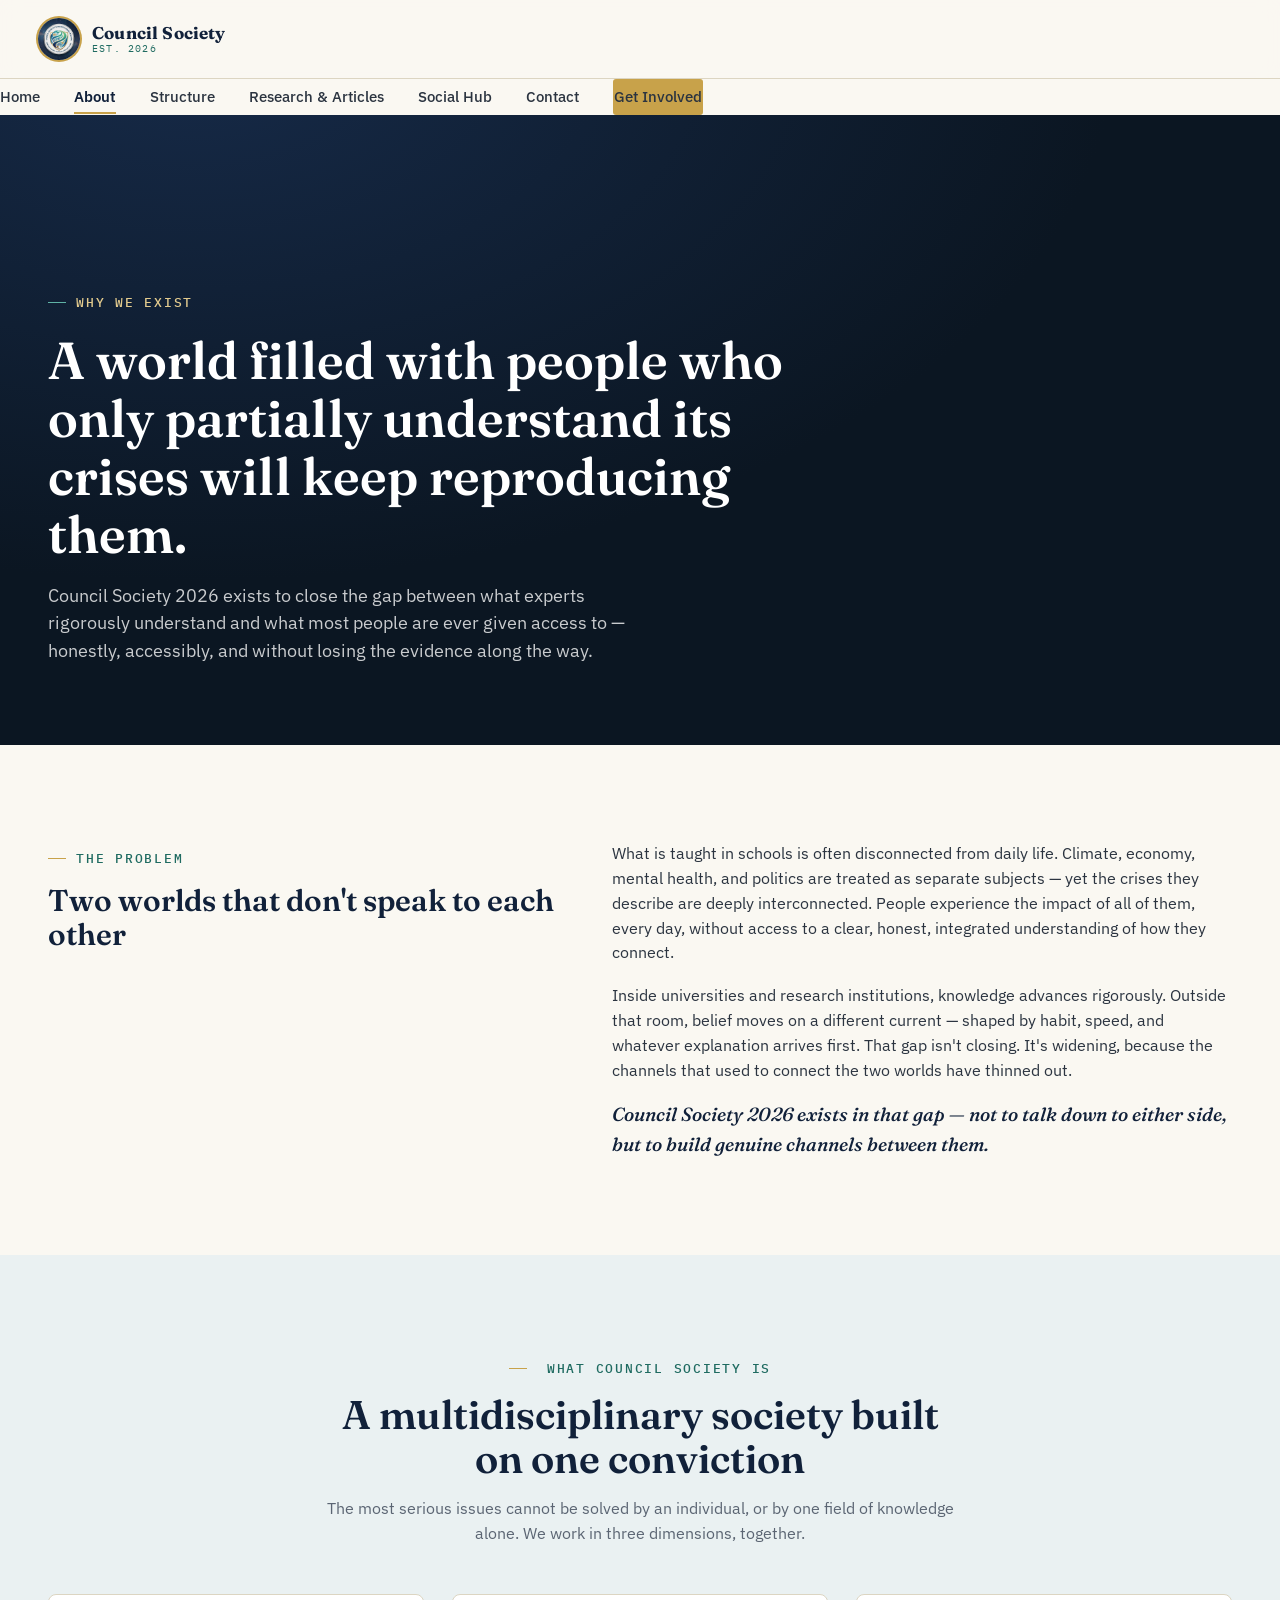
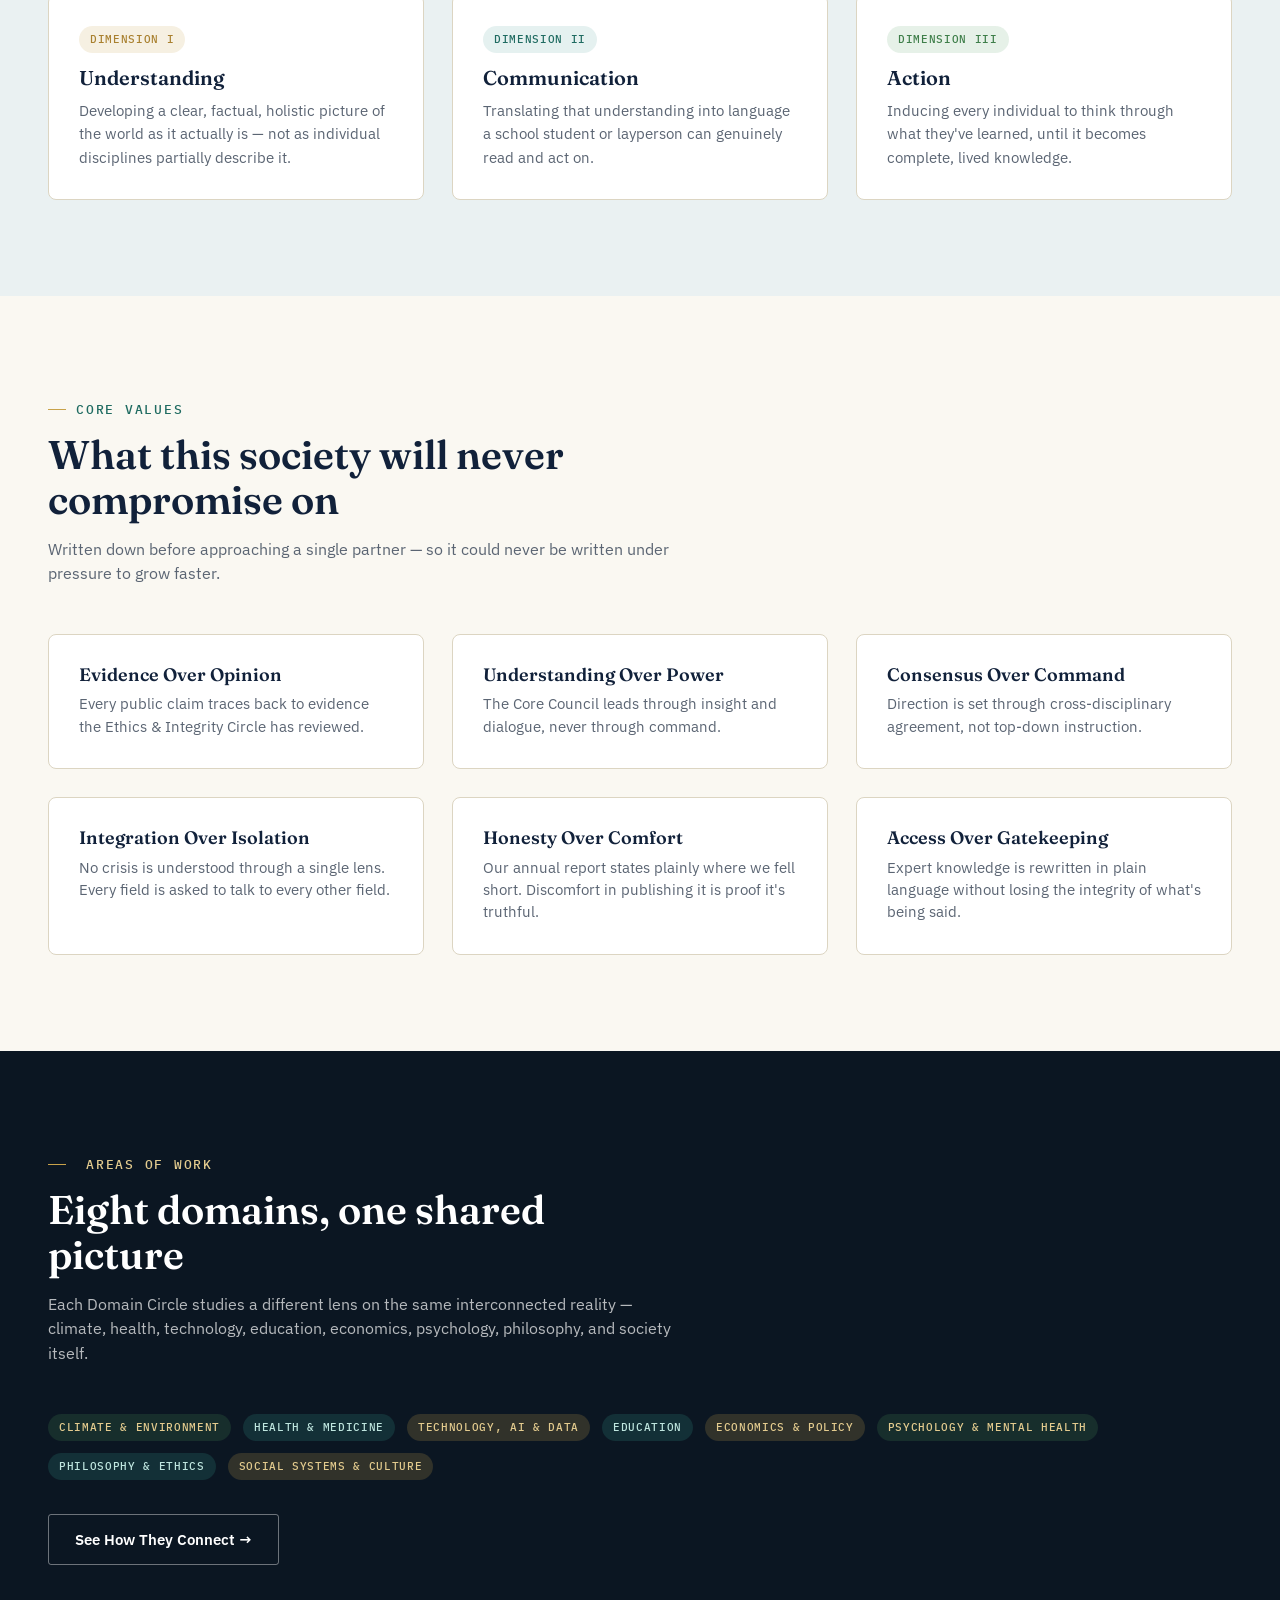
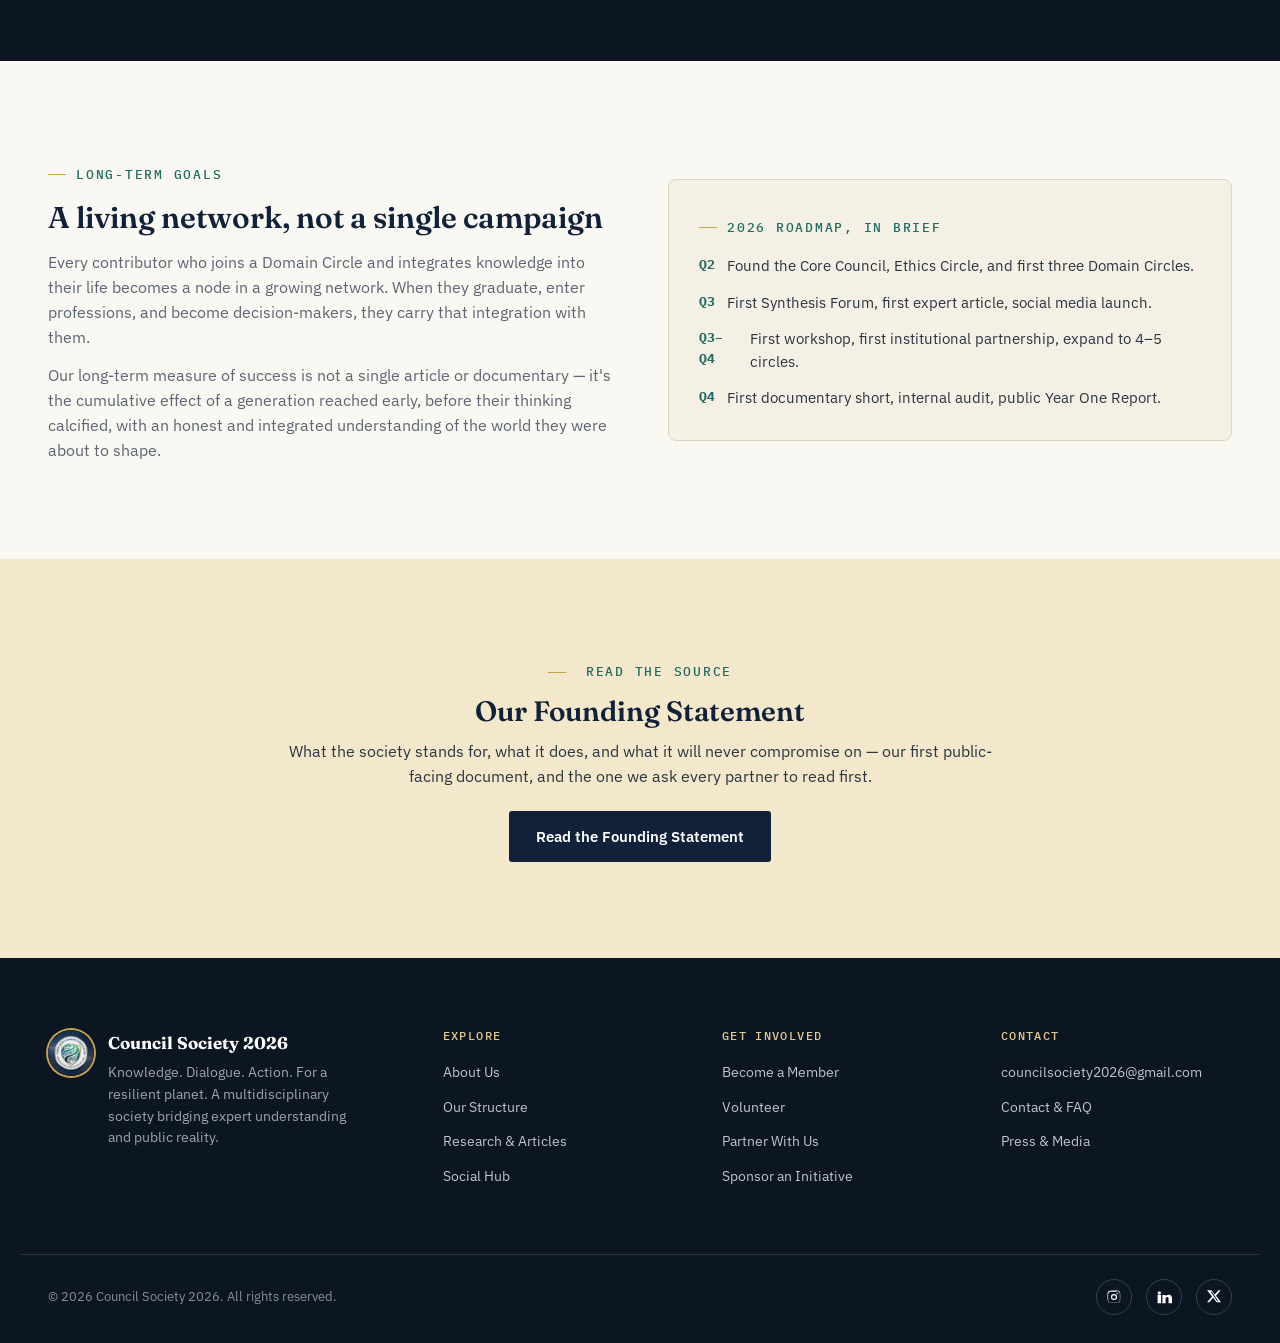
==== commit 97a79bd0: "fix: correct social links, remove YT/FB, forms email to gmail, nav centered" ====
--- a/about.html
+++ b/about.html
@@ -188,7 +188,7 @@
     <div class="footer-col">
       <h4>Contact</h4>
       <ul>
-        <li><a href="mailto:hello@councilsociety2026.org">hello@councilsociety2026.org</a></li>
+        <li><a href="mailto:councilsociety2026@gmail.com">councilsociety2026@gmail.com</a></li>
         <li><a href="contact.html">Contact &amp; FAQ</a></li>
         <li><a href="contact.html#press">Press &amp; Media</a></li>
       </ul>
@@ -197,11 +197,9 @@
   <div class="footer-bottom">
     <small>© <span class="js-year"></span> Council Society 2026. All rights reserved.</small>
     <div class="social-row" aria-label="Social media links">
-      <a href="https://instagram.com/councilsociety2026" aria-label="Instagram" target="_blank" rel="noopener"><svg viewBox="0 0 24 24"><path d="M12 2.2c3.2 0 3.6 0 4.85.07 1.17.06 2.4.34 3.26 1.2.87.87 1.14 2.09 1.2 3.26.07 1.25.07 1.65.07 4.85s0 3.6-.07 4.85c-.06 1.17-.34 2.4-1.2 3.26-.87.87-2.09 1.14-3.26 1.2-1.25.07-1.65.07-4.85.07s-3.6 0-4.85-.07c-1.17-.06-2.4-.34-3.26-1.2-.87-.87-1.14-2.09-1.2-3.26C2.2 15.6 2.2 15.2 2.2 12s0-3.6.07-4.85c.06-1.17.34-2.4 1.2-3.26.87-.87 2.09-1.14 3.26-1.2C7.98 2.2 8.38 2.2 12 2.2zm0 1.8c-3.15 0-3.5 0-4.74.07-.95.04-1.46.2-1.8.34-.45.18-.77.39-1.1.73-.34.33-.55.65-.73 1.1-.14.34-.3.85-.34 1.8C3.22 8.5 3.22 8.85 3.22 12s0 3.5.07 4.74c.04.95.2 1.46.34 1.8.18.45.39.77.73 1.1.33.34.65.55 1.1.73.34.14.85.3 1.8.34 1.24.06 1.59.07 4.74.07s3.5 0 4.74-.07c.95-.04 1.46-.2 1.8-.34.45-.18.77-.39 1.1-.73.34-.33.55-.65.73-1.1.14-.34.3-.85.34-1.8.06-1.24.07-1.59.07-4.74s0-3.5-.07-4.74c-.04-.95-.2-1.46-.34-1.8a2.94 2.94 0 0 0-.73-1.1 2.94 2.94 0 0 0-1.1-.73c-.34-.14-.85-.3-1.8-.34C15.5 4 15.15 4 12 4zm0 3.4a4.6 4.6 0 1 1 0 9.2 4.6 4.6 0 0 1 0-9.2zm0 1.8a2.8 2.8 0 1 0 0 5.6 2.8 2.8 0 0 0 0-5.6zm5.85-2.4a1.07 1.07 0 1 1-2.14 0 1.07 1.07 0 0 1 2.14 0z"/></svg></a>
-      <a href="https://linkedin.com/company/councilsociety2026" aria-label="LinkedIn" target="_blank" rel="noopener"><svg viewBox="0 0 24 24"><path d="M4.98 3.5a2.5 2.5 0 1 1 0 5 2.5 2.5 0 0 1 0-5zM2.4 9h5.2v12.5H2.4V9zM9.6 9h5v1.7h.07c.7-1.25 2.4-2.07 4.13-2.07 4.4 0 5.2 2.6 5.2 6V21.5h-5.2V15.4c0-1.46-.03-3.34-2.05-3.34-2.05 0-2.36 1.6-2.36 3.24v6.2H9.6V9z"/></svg></a>
-      <a href="https://twitter.com/councilsoc2026" aria-label="X (Twitter)" target="_blank" rel="noopener"><svg viewBox="0 0 24 24"><path d="M18.9 2H22l-7 8 7.6 10H16l-5.2-6.8L4.7 20H1.6l7.5-8.6L1.6 2h6.7l4.7 6.2L18.9 2zm-2.1 16.4h1.7L8.7 3.6H6.9l9.9 14.8z"/></svg></a>
-      <a href="https://facebook.com/councilsociety2026" aria-label="Facebook" target="_blank" rel="noopener"><svg viewBox="0 0 24 24"><path d="M13.5 21.5v-7.8h2.6l.5-3h-3.1V8.6c0-.9.2-1.5 1.5-1.5h1.7V4.4C16.4 4.3 15.3 4.2 14 4.2c-2.6 0-4.4 1.6-4.4 4.5v2h-2.6v3h2.6v7.8h3.9z"/></svg></a>
-      <a href="https://youtube.com/@councilsociety2026" aria-label="YouTube" target="_blank" rel="noopener"><svg viewBox="0 0 24 24"><path d="M22 12s0-3-.4-4.4c-.2-.9-.9-1.6-1.8-1.8C18.3 5.4 12 5.4 12 5.4s-6.3 0-7.8.4c-.9.2-1.6.9-1.8 1.8C2 9 2 12 2 12s0 3 .4 4.4c.2.9.9 1.6 1.8 1.8 1.5.4 7.8.4 7.8.4s6.3 0 7.8-.4c.9-.2 1.6-.9 1.8-1.8C22 15 22 12 22 12zM10 15V9l5 3-5 3z"/></svg></a>
+      <a href="https://www.instagram.com/councilsociety26/" aria-label="Instagram" target="_blank" rel="noopener"><svg viewBox="0 0 24 24"><path d="M12 2.2c3.2 0 3.6 0 4.85.07 1.17.06 2.4.34 3.26 1.2.87.87 1.14 2.09 1.2 3.26.07 1.25.07 1.65.07 4.85s0 3.6-.07 4.85c-.06 1.17-.34 2.4-1.2 3.26-.87.87-2.09 1.14-3.26 1.2-1.25.07-1.65.07-4.85.07s-3.6 0-4.85-.07c-1.17-.06-2.4-.34-3.26-1.2-.87-.87-1.14-2.09-1.2-3.26C2.2 15.6 2.2 15.2 2.2 12s0-3.6.07-4.85c.06-1.17.34-2.4 1.2-3.26.87-.87 2.09-1.14 3.26-1.2C7.98 2.2 8.38 2.2 12 2.2zm0 1.8c-3.15 0-3.5 0-4.74.07-.95.04-1.46.2-1.8.34-.45.18-.77.39-1.1.73-.34.33-.55.65-.73 1.1-.14.34-.3.85-.34 1.8C3.22 8.5 3.22 8.85 3.22 12s0 3.5.07 4.74c.04.95.2 1.46.34 1.8.18.45.39.77.73 1.1.33.34.65.55 1.1.73.34.14.85.3 1.8.34 1.24.06 1.59.07 4.74.07s3.5 0 4.74-.07c.95-.04 1.46-.2 1.8-.34.45-.18.77-.39 1.1-.73.34-.33.55-.65.73-1.1.14-.34.3-.85.34-1.8.06-1.24.07-1.59.07-4.74s0-3.5-.07-4.74c-.04-.95-.2-1.46-.34-1.8a2.94 2.94 0 0 0-.73-1.1 2.94 2.94 0 0 0-1.1-.73c-.34-.14-.85-.3-1.8-.34C15.5 4 15.15 4 12 4zm0 3.4a4.6 4.6 0 1 1 0 9.2 4.6 4.6 0 0 1 0-9.2zm0 1.8a2.8 2.8 0 1 0 0 5.6 2.8 2.8 0 0 0 0-5.6zm5.85-2.4a1.07 1.07 0 1 1-2.14 0 1.07 1.07 0 0 1 2.14 0z"/></svg></a>
+      <a href="https://www.linkedin.com/company/council-society-26/" aria-label="LinkedIn" target="_blank" rel="noopener"><svg viewBox="0 0 24 24"><path d="M4.98 3.5a2.5 2.5 0 1 1 0 5 2.5 2.5 0 0 1 0-5zM2.4 9h5.2v12.5H2.4V9zM9.6 9h5v1.7h.07c.7-1.25 2.4-2.07 4.13-2.07 4.4 0 5.2 2.6 5.2 6V21.5h-5.2V15.4c0-1.46-.03-3.34-2.05-3.34-2.05 0-2.36 1.6-2.36 3.24v6.2H9.6V9z"/></svg></a>
+      <a href="https://x.com/council2026org" aria-label="X (Twitter)" target="_blank" rel="noopener"><svg viewBox="0 0 24 24"><path d="M18.9 2H22l-7 8 7.6 10H16l-5.2-6.8L4.7 20H1.6l7.5-8.6L1.6 2h6.7l4.7 6.2L18.9 2zm-2.1 16.4h1.7L8.7 3.6H6.9l9.9 14.8z"/></svg></a>
     </div>
   </div>
 </footer>
--- a/assets/css/style.css
+++ b/assets/css/style.css
@@ -135,7 +135,9 @@
   border-bottom:1px solid var(--line);
 }
 .site-header .wrap{
-  display:flex; align-items:center; justify-content:space-between;
+  display:grid;
+  grid-template-columns:auto 1fr auto;
+  align-items:center;
   height:78px;
 }
 .brand{ display:flex; align-items:center; gap:12px; }
@@ -170,6 +172,7 @@
     flex-direction:column; align-items:flex-start; justify-content:flex-start;
     padding:36px 28px; gap:6px; transform:translateX(100%); transition:transform .35s var(--ease);
     overflow-y:auto;
+    z-index:201; /* must be above backdrop (199) and header (200) */
   }
   .main-nav.open{ transform:translateX(0); }
   .main-nav a{ width:100%; padding:14px 0; font-size:19px; border-bottom:1px solid var(--line); }
@@ -326,7 +329,12 @@
    ORGANIZATIONAL STRUCTURE — interactive tree
    ========================================================================== */
 .structure-toolbar{
-  display:flex; gap:14px; align-items:center; flex-wrap:wrap; margin-bottom:28px;
+  display:flex; gap:10px; align-items:center; flex-wrap:wrap; margin-bottom:28px;
+}
+@media (max-width:600px){
+  .structure-toolbar{ flex-direction:column; align-items:stretch; gap:10px; }
+  .structure-toolbar .btn{ width:100%; justify-content:center; }
+  .structure-toolbar .search-field{ width:100%; }
 }
 .search-field{
   flex:1; min-width:220px; position:relative;
@@ -433,7 +441,26 @@
 .featured-banner-visual{ background:radial-gradient(120% 140% at 80% 20%, var(--navy-700), var(--navy-950)); position:relative; min-height:260px; }
 .featured-banner h3{ color:var(--white); font-size:clamp(22px,3vw,30px); margin-top:14px; }
 .featured-banner p{ color:rgba(255,255,255,.72); margin-top:12px; }
-@media (max-width:760px){ .featured-banner{ grid-template-columns:1fr; } .featured-banner-visual{ display:none; } }
+@media (max-width:760px){
+  .featured-banner{ grid-template-columns:1fr; margin-bottom:32px; }
+  .featured-banner-visual{ display:none; }
+  .featured-banner-content{ padding:28px 22px; }
+}
+
+/* Filter chips: horizontal scroll on very small screens to avoid multi-row wrap */
+@media (max-width:480px){
+  .filter-row{
+    flex-wrap:nowrap;
+    overflow-x:auto;
+    -webkit-overflow-scrolling:touch;
+    scrollbar-width:none;
+    padding-bottom:4px;
+    margin-bottom:24px;
+    gap:8px;
+  }
+  .filter-row::-webkit-scrollbar{ display:none; }
+  .filter-chip{ flex-shrink:0; }
+}
 
 .no-results{ text-align:center; padding:60px 20px; color:var(--ink-300); }
 
@@ -695,21 +722,33 @@
 }
 
 /* ---- All inline two-column grids (index, about, join, contact, social) ---- */
-/* These target the divs where display:grid and grid-template-columns:*fr *fr
-   are set as inline styles. We use a broad selector on .wrap children. */
+/* Covers BOTH cases:
+   (a) The .wrap itself has an inline grid style  → .wrap[style*=]
+   (b) A child of .wrap has the inline grid style → .wrap > [style*=]         */
 @media (max-width: 760px) {
 
-  /* Index: Mission/Vision 1fr 1fr */
-  /* About: The Problem .9fr 1.1fr, Long-term Goals 1fr 1fr */
-  /* Join: Mentor CTA 1fr 1fr */
-  /* Contact: contact form layout 1fr 1fr */
-  /* We target any direct grid child inside .wrap that has two columns */
+  /* Case (a): .wrap or .wrap-narrow is the grid container */
+  .wrap[style*="grid-template-columns"],
+  .wrap-narrow[style*="grid-template-columns"] {
+    display: flex !important;
+    flex-direction: column !important;
+    gap: 36px !important;
+  }
+
+  /* Case (b): a div/element inside .wrap is the grid container */
   .wrap > [style*="grid-template-columns"],
   .wrap > div > [style*="grid-template-columns"],
   .wrap-narrow > [style*="grid-template-columns"] {
     display: flex !important;
     flex-direction: column !important;
     gap: 36px !important;
+  }
+
+  /* Sections that have an inline grid directly on them */
+  section > .wrap[style*="grid-template-columns"],
+  section[style*="grid-template-columns"] {
+    display: flex !important;
+    flex-direction: column !important;
   }
 
   /* Fix section-head that uses flex justify-content:space-between */
